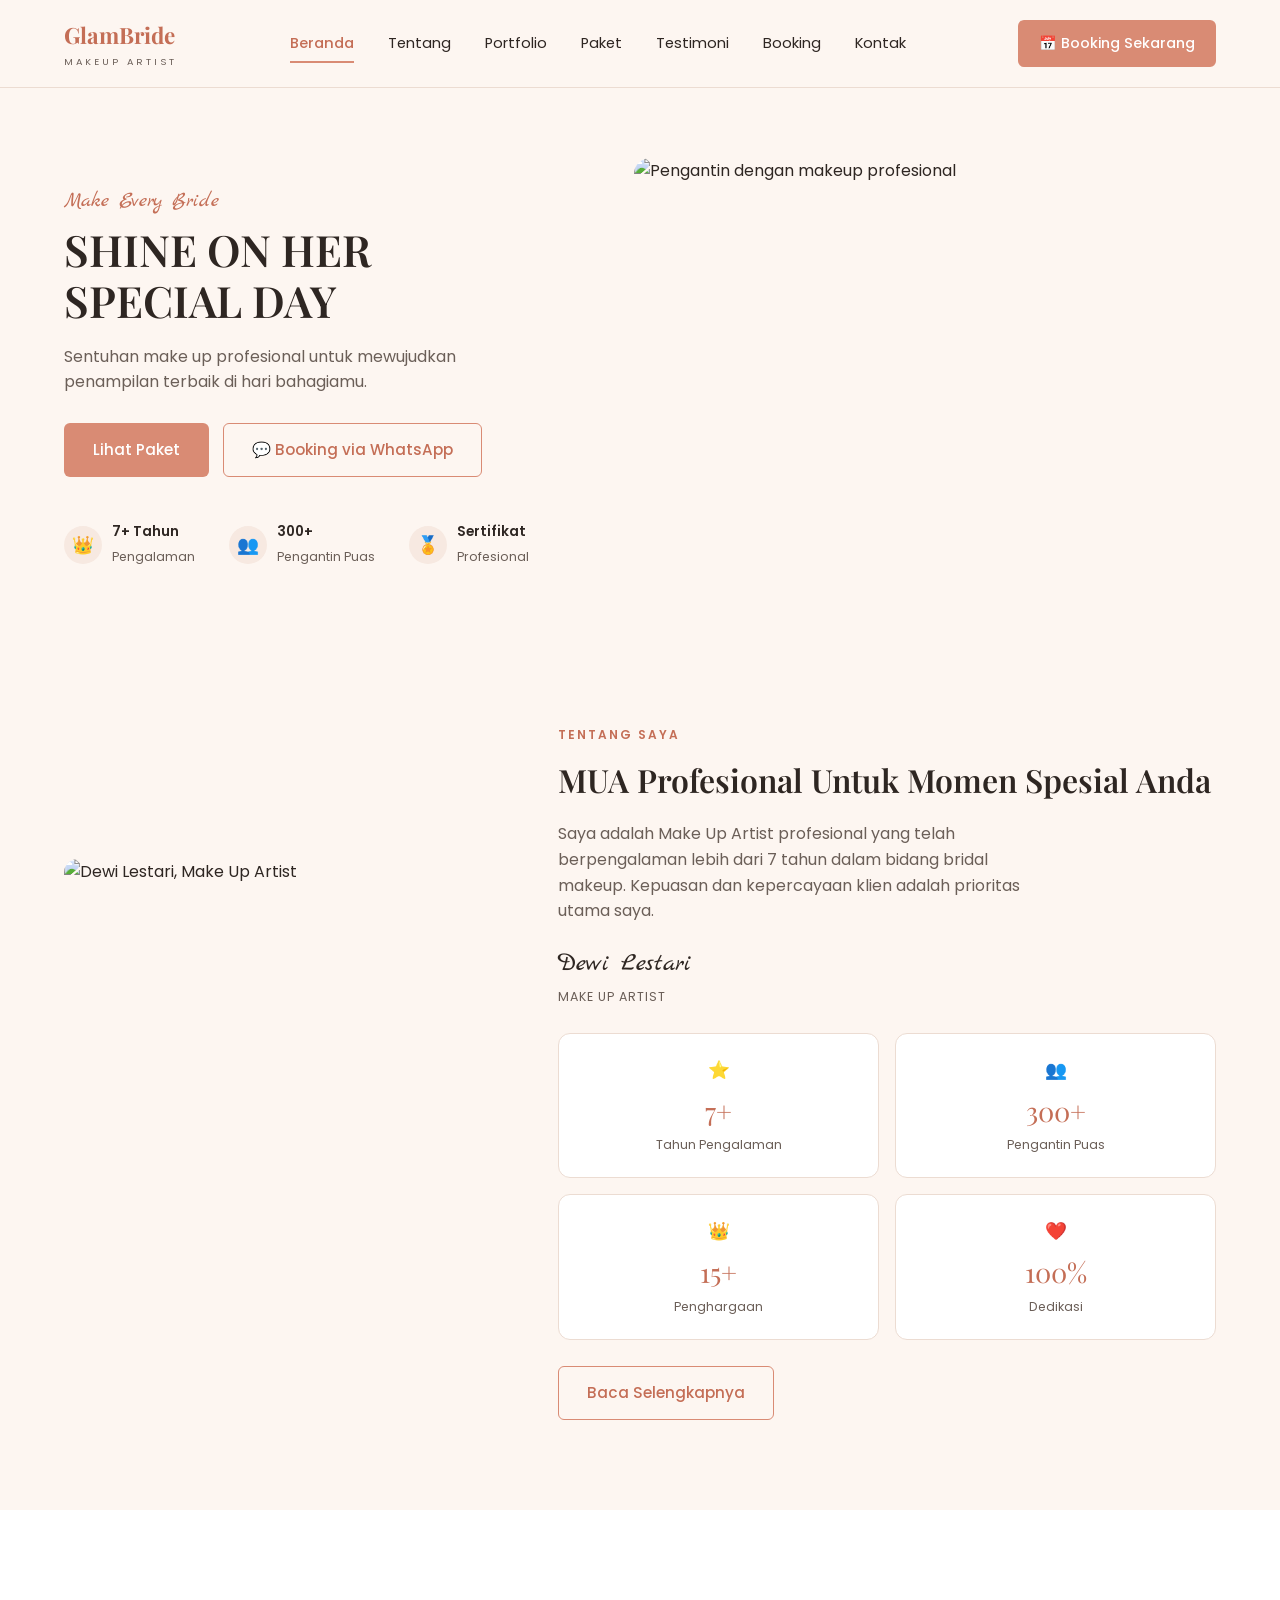
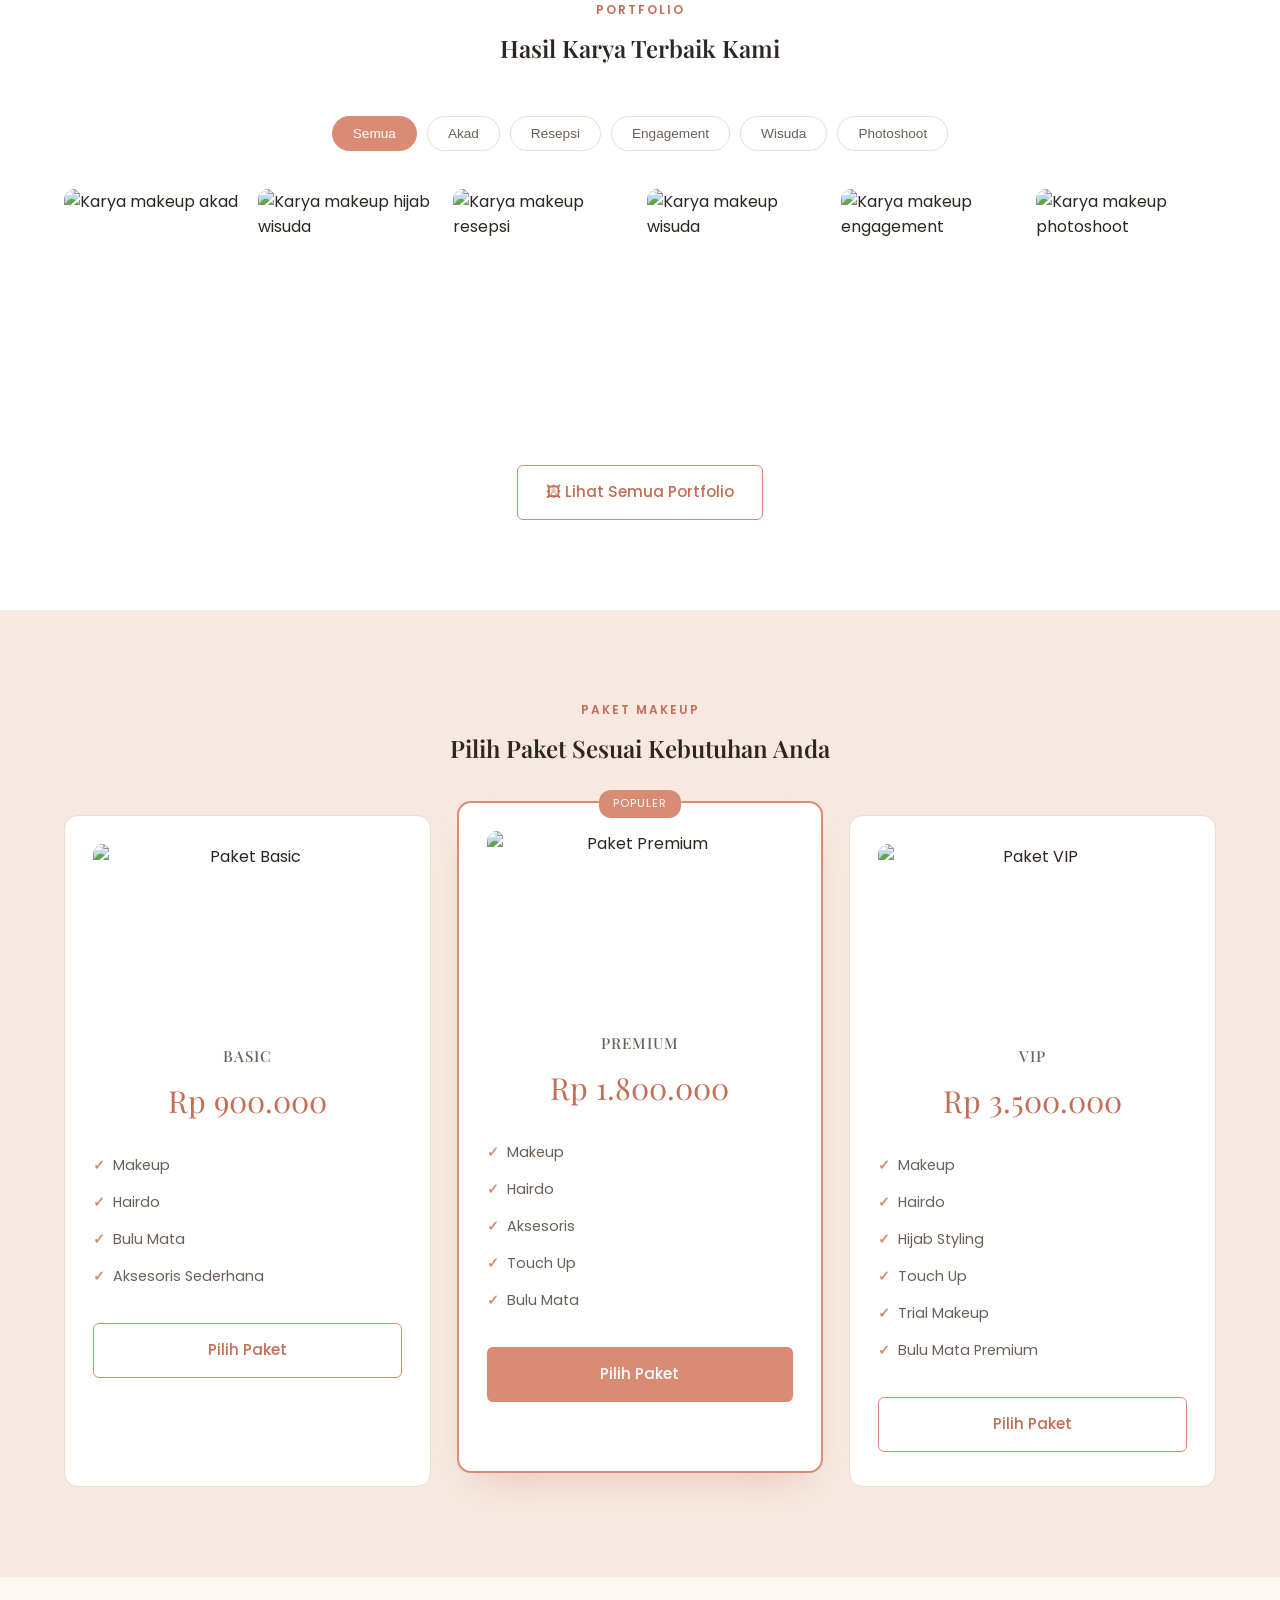
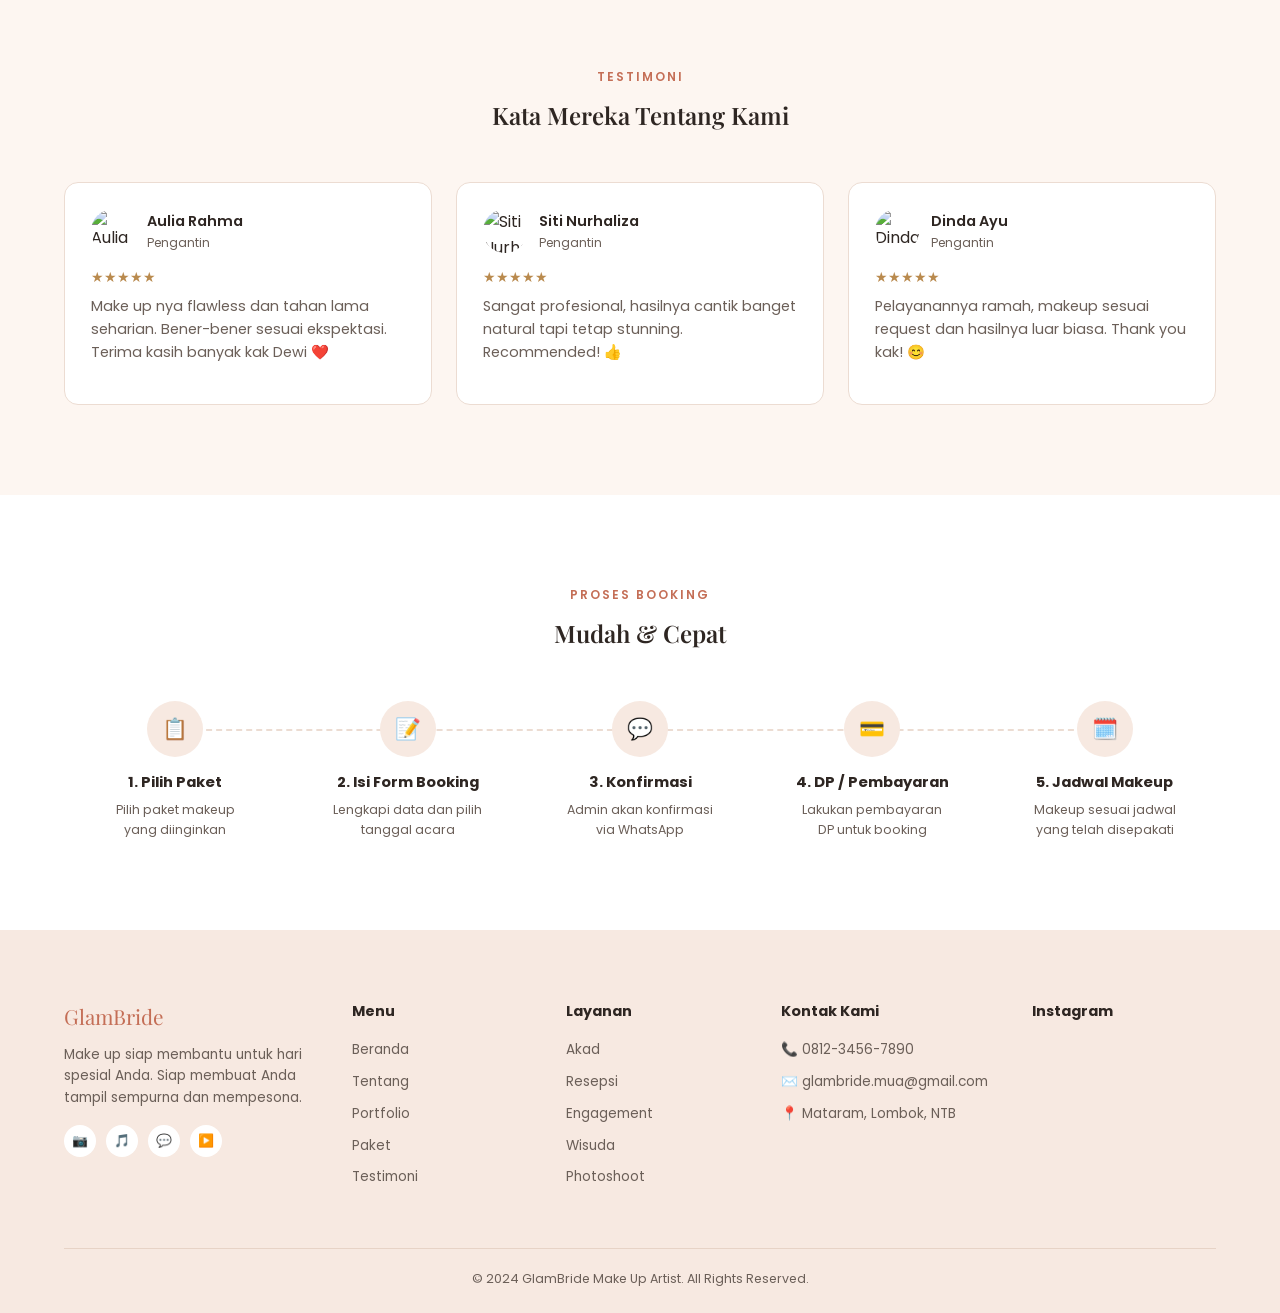
==== index.html @ 3bb021ef "menambahkan seluruh file website" ====
<!DOCTYPE html>
<html lang="id">
<head>
<meta charset="UTF-8">
<meta name="viewport" content="width=device-width, initial-scale=1.0">
<title>Beranda &middot; GlamBride Makeup Artist</title>
<link rel="preconnect" href="https://fonts.googleapis.com">
<link href="https://fonts.googleapis.com/css2?family=Playfair+Display:wght@500;600;700&family=Poppins:wght@300;400;500;600&family=Marck+Script&display=swap" rel="stylesheet">
<link rel="stylesheet" href="styles.css">
</head>
<body>
<div class="page-transition-overlay"></div>
<header>
  <div class="nav wrap">
    <a href="index.html" class="logo">GlamBride <span>MAKEUP ARTIST</span></a>
    <nav class="nav-links">
      <a href="index.html">Beranda</a>
      <a href="tentang.html">Tentang</a>
      <a href="portfolio.html">Portfolio</a>
      <a href="paket.html">Paket</a>
      <a href="testimoni.html">Testimoni</a>
      <a href="booking.html">Booking</a>
      <a href="kontak.html">Kontak</a>
    </nav>
    <a href="booking.html" class="btn btn-primary nav-cta">📅 Booking Sekarang</a>
    <button class="burger" id="burgerBtn" aria-label="Buka menu" aria-expanded="false">
      <span></span><span></span><span></span>
    </button>
  </div>
  <nav class="mobile-panel" id="mobilePanel">
    <a href="index.html">Beranda</a>
    <a href="tentang.html">Tentang</a>
    <a href="portfolio.html">Portfolio</a>
    <a href="paket.html">Paket</a>
    <a href="testimoni.html">Testimoni</a>
    <a href="booking.html">Booking</a>
    <a href="kontak.html">Kontak</a>
    <a href="booking.html" class="btn btn-primary">📅 Booking Sekarang</a>
  </nav>
</header>

<section class="hero">
  <div class="wrap">
    <div class="hero-copy">
      <div class="script">Make Every Bride</div>
      <h1>SHINE ON HER<br>SPECIAL DAY</h1>
      <p>Sentuhan make up profesional untuk mewujudkan penampilan terbaik di hari bahagiamu.</p>
      <div class="hero-btns">
        <a href="paket.html" class="btn btn-primary">Lihat Paket</a>
        <a href="https://wa.me/6281234567890?text=Halo%20kak%2C%20saya%20mau%20booking%20makeup" target="_blank" rel="noopener" class="btn btn-outline">💬 Booking via WhatsApp</a>
      </div>
      <div class="hero-stats">
        <div class="hero-stat">
          <div class="icon">👑</div>
          <div><strong>7+ Tahun</strong><span>Pengalaman</span></div>
        </div>
        <div class="hero-stat">
          <div class="icon">👥</div>
          <div><strong>300+</strong><span>Pengantin Puas</span></div>
        </div>
        <div class="hero-stat">
          <div class="icon">🏅</div>
          <div><strong>Sertifikat</strong><span>Profesional</span></div>
        </div>
      </div>
    </div>
    <div class="hero-img">
      <img src="https://picsum.photos/id/1027/900/700" alt="Pengantin dengan makeup profesional">
    </div>
  </div>
</section>

<section class="about" id="tentang-section">
  <div class="wrap">
    <div class="about-img">
      <img src="https://picsum.photos/id/1011/500/650" alt="Dewi Lestari, Make Up Artist">
    </div>
    <div class="about-text">
      <div class="eyebrow">Tentang Saya</div>
      <h2>MUA Profesional Untuk Momen Spesial Anda</h2>
      <p>Saya adalah Make Up Artist profesional yang telah berpengalaman lebih dari 7 tahun dalam bidang bridal makeup. Kepuasan dan kepercayaan klien adalah prioritas utama saya.</p>
      <div class="signature">Dewi Lestari</div>
      <div class="signature-role">Make Up Artist</div>
      <div class="stat-grid" style="margin-top:26px;">
        <div class="stat-card"><div class="glyph">⭐</div><div class="num">7+</div><div class="lbl">Tahun Pengalaman</div></div>
        <div class="stat-card"><div class="glyph">👥</div><div class="num">300+</div><div class="lbl">Pengantin Puas</div></div>
        <div class="stat-card"><div class="glyph">👑</div><div class="num">15+</div><div class="lbl">Penghargaan</div></div>
        <div class="stat-card"><div class="glyph">❤️</div><div class="num">100%</div><div class="lbl">Dedikasi</div></div>
      </div>
      <a href="tentang.html" class="btn btn-outline" style="margin-top:26px;">Baca Selengkapnya</a>
    </div>
  </div>
</section>

<section class="portfolio" id="portfolio-section">
  <div class="wrap">
    <div class="section-head">
      <div class="eyebrow">Portfolio</div>
      <h2>Hasil Karya Terbaik Kami</h2>
    </div>
    <div class="filters">
      <button class="filter active" data-cat="semua">Semua</button>
      <button class="filter" data-cat="akad">Akad</button>
      <button class="filter" data-cat="resepsi">Resepsi</button>
      <button class="filter" data-cat="engagement">Engagement</button>
      <button class="filter" data-cat="wisuda">Wisuda</button>
      <button class="filter" data-cat="photoshoot">Photoshoot</button>
    </div>
    <div class="gallery">
      <div class="gallery-item" data-cat="akad"><img src="https://picsum.photos/id/64/400/520" alt="Karya makeup akad"></div>
      <div class="gallery-item" data-cat="wisuda"><img src="https://picsum.photos/id/65/400/520" alt="Karya makeup hijab wisuda"></div>
      <div class="gallery-item" data-cat="resepsi"><img src="https://picsum.photos/id/338/400/520" alt="Karya makeup resepsi"></div>
      <div class="gallery-item" data-cat="wisuda"><img src="https://picsum.photos/id/342/400/520" alt="Karya makeup wisuda"></div>
      <div class="gallery-item" data-cat="engagement"><img src="https://picsum.photos/id/91/400/520" alt="Karya makeup engagement"></div>
      <div class="gallery-item" data-cat="photoshoot"><img src="https://picsum.photos/id/177/400/520" alt="Karya makeup photoshoot"></div>
    </div>
    <div class="portfolio-cta"><a href="portfolio.html" class="btn btn-outline">🖼 Lihat Semua Portfolio</a></div>
  </div>
</section>

<section class="pricing" id="paket-section">
  <div class="wrap">
    <div class="section-head">
      <div class="eyebrow">Paket Makeup</div>
      <h2>Pilih Paket Sesuai Kebutuhan Anda</h2>
    </div>
    <div class="pricing-grid">
      <div class="price-card">
        <img class="price-img" src="https://picsum.photos/id/1040/500/320" alt="Paket Basic">
        <h3>Basic</h3>
        <div class="price">Rp 900.000</div>
        <ul class="price-list">
          <li>Makeup</li><li>Hairdo</li><li>Bulu Mata</li><li>Aksesoris Sederhana</li>
        </ul>
        <a href="booking.html?paket=Basic" class="btn btn-outline">Pilih Paket</a>
      </div>
      <div class="price-card popular">
        <div class="badge">POPULER</div>
        <img class="price-img" src="https://picsum.photos/id/1027/500/320" alt="Paket Premium">
        <h3>Premium</h3>
        <div class="price">Rp 1.800.000</div>
        <ul class="price-list">
          <li>Makeup</li><li>Hairdo</li><li>Aksesoris</li><li>Touch Up</li><li>Bulu Mata</li>
        </ul>
        <a href="booking.html?paket=Premium" class="btn btn-primary">Pilih Paket</a>
      </div>
      <div class="price-card">
        <img class="price-img" src="https://picsum.photos/id/1080/500/320" alt="Paket VIP">
        <h3>VIP</h3>
        <div class="price">Rp 3.500.000</div>
        <ul class="price-list">
          <li>Makeup</li><li>Hairdo</li><li>Hijab Styling</li><li>Touch Up</li><li>Trial Makeup</li><li>Bulu Mata Premium</li>
        </ul>
        <a href="booking.html?paket=VIP" class="btn btn-outline">Pilih Paket</a>
      </div>
    </div>
  </div>
</section>

<section class="testimonials" id="testimoni-section">
  <div class="wrap">
    <div class="section-head">
      <div class="eyebrow">Testimoni</div>
      <h2>Kata Mereka Tentang Kami</h2>
    </div>
    <div class="test-grid">
      <div class="test-card">
        <div class="test-top">
          <img src="https://picsum.photos/id/1012/100/100" alt="Aulia Rahma">
          <div><div class="test-name">Aulia Rahma</div><div class="test-role">Pengantin</div></div>
        </div>
        <div class="stars">★★★★★</div>
        <p>Make up nya flawless dan tahan lama seharian. Bener-bener sesuai ekspektasi. Terima kasih banyak kak Dewi ❤️</p>
      </div>
      <div class="test-card">
        <div class="test-top">
          <img src="https://picsum.photos/id/1013/100/100" alt="Siti Nurhaliza">
          <div><div class="test-name">Siti Nurhaliza</div><div class="test-role">Pengantin</div></div>
        </div>
        <div class="stars">★★★★★</div>
        <p>Sangat profesional, hasilnya cantik banget natural tapi tetap stunning. Recommended! 👍</p>
      </div>
      <div class="test-card">
        <div class="test-top">
          <img src="https://picsum.photos/id/1014/100/100" alt="Dinda Ayu">
          <div><div class="test-name">Dinda Ayu</div><div class="test-role">Pengantin</div></div>
        </div>
        <div class="stars">★★★★★</div>
        <p>Pelayanannya ramah, makeup sesuai request dan hasilnya luar biasa. Thank you kak! 😊</p>
      </div>
    </div>
  </div>
</section>

<section class="process" id="booking-section">
  <div class="wrap">
    <div class="section-head">
      <div class="eyebrow">Proses Booking</div>
      <h2>Mudah &amp; Cepat</h2>
    </div>
    <div class="steps">
      <a href="paket.html" class="step">
        <div class="circle">📋</div>
        <h4>1. Pilih Paket</h4>
        <p>Pilih paket makeup yang diinginkan</p>
      </a>
      <a href="booking.html" class="step">
        <div class="circle">📝</div>
        <h4>2. Isi Form Booking</h4>
        <p>Lengkapi data dan pilih tanggal acara</p>
      </a>
      <a href="https://wa.me/6281234567890" target="_blank" rel="noopener" class="step">
        <div class="circle">💬</div>
        <h4>3. Konfirmasi</h4>
        <p>Admin akan konfirmasi via WhatsApp</p>
      </a>
      <a href="booking.html" class="step">
        <div class="circle">💳</div>
        <h4>4. DP / Pembayaran</h4>
        <p>Lakukan pembayaran DP untuk booking</p>
      </a>
      <a href="kontak.html" class="step">
        <div class="circle">🗓️</div>
        <h4>5. Jadwal Makeup</h4>
        <p>Makeup sesuai jadwal yang telah disepakati</p>
      </a>
    </div>
  </div>
</section>
<footer>
  <div class="wrap">
    <div class="footer-grid">
      <div>
        <div class="foot-logo">GlamBride</div>
        <p>Make up siap membantu untuk hari spesial Anda. Siap membuat Anda tampil sempurna dan mempesona.</p>
        <div class="socials">
          <a href="https://instagram.com/glambride.mua" target="_blank" rel="noopener">📷</a>
          <a href="https://tiktok.com/@glambride.mua" target="_blank" rel="noopener">🎵</a>
          <a href="https://wa.me/6281234567890" target="_blank" rel="noopener">💬</a>
          <a href="https://youtube.com" target="_blank" rel="noopener">▶️</a>
        </div>
      </div>
      <div>
        <h5>Menu</h5>
        <ul>
          <li><a href="index.html">Beranda</a></li>
          <li><a href="tentang.html">Tentang</a></li>
          <li><a href="portfolio.html">Portfolio</a></li>
          <li><a href="paket.html">Paket</a></li>
          <li><a href="testimoni.html">Testimoni</a></li>
        </ul>
      </div>
      <div>
        <h5>Layanan</h5>
        <ul>
          <li><a href="portfolio.html">Akad</a></li>
          <li><a href="portfolio.html">Resepsi</a></li>
          <li><a href="portfolio.html">Engagement</a></li>
          <li><a href="portfolio.html">Wisuda</a></li>
          <li><a href="portfolio.html">Photoshoot</a></li>
        </ul>
      </div>
      <div>
        <h5>Kontak Kami</h5>
        <ul>
          <li>📞 0812-3456-7890</li>
          <li>✉️ glambride.mua@gmail.com</li>
          <li>📍 Mataram, Lombok, NTB</li>
        </ul>
      </div>
      <div>
        <h5>Instagram</h5>
        <div class="insta-grid">
          <a href="https://instagram.com/glambride.mua" target="_blank" rel="noopener"><img src="https://picsum.photos/id/1025/120/120" alt=""></a>
          <a href="https://instagram.com/glambride.mua" target="_blank" rel="noopener"><img src="https://picsum.photos/id/1026/120/120" alt=""></a>
          <a href="https://instagram.com/glambride.mua" target="_blank" rel="noopener"><img src="https://picsum.photos/id/1028/120/120" alt=""></a>
          <a href="https://instagram.com/glambride.mua" target="_blank" rel="noopener"><img src="https://picsum.photos/id/1029/120/120" alt=""></a>
          <a href="https://instagram.com/glambride.mua" target="_blank" rel="noopener"><img src="https://picsum.photos/id/1031/120/120" alt=""></a>
          <a href="https://instagram.com/glambride.mua" target="_blank" rel="noopener"><img src="https://picsum.photos/id/1035/120/120" alt=""></a>
        </div>
      </div>
    </div>
    <div class="foot-bottom">&copy; 2024 GlamBride Make Up Artist. All Rights Reserved.</div>
  </div>
</footer>
<script src="script.js"></script>
</body>
</html>
---- styles.css ----
:root{
  --cream:#fdf6f1;
  --cream-deep:#f7e9e1;
  --ink:#2e2622;
  --ink-soft:#6b5f58;
  --rose:#d98b74;
  --rose-deep:#c46e56;
  --gold:#b98a4e;
  --line:#ecdcd2;
  --white:#ffffff;
}
*{margin:0;padding:0;box-sizing:border-box;}
body{
  font-family:'Poppins',sans-serif;
  color:var(--ink);
  background:var(--cream);
  line-height:1.6;
}
h1,h2,h3{font-family:'Playfair Display',serif;font-weight:600;}
.script{font-family:'Marck Script',cursive;color:var(--rose-deep);font-size:1.3rem;}
img{max-width:100%;height:auto;display:block;}
a{text-decoration:none;color:inherit;}
.wrap{max-width:1200px;margin:0 auto;padding:0 24px;}
.btn{
  display:inline-flex;align-items:center;gap:8px;
  padding:14px 28px;border-radius:6px;font-size:.95rem;font-weight:500;
  cursor:pointer;border:1px solid transparent;transition:.25s ease;
}
.btn-primary{background:var(--rose);color:#fff;}
.btn-primary:hover{background:var(--rose-deep);}
.btn-outline{border-color:var(--rose);color:var(--rose-deep);background:transparent;}
.btn-outline:hover{background:var(--rose);color:#fff;}
.eyebrow{
  text-transform:uppercase;letter-spacing:2px;font-size:.75rem;
  color:var(--rose-deep);font-weight:600;margin-bottom:10px;
}
.section-head{text-align:center;margin-bottom:48px;}

/* PAGE TRANSITION OVERLAY */
.page-transition-overlay{
  position:fixed;inset:0;background:var(--cream);z-index:9999;
  opacity:1;transition:opacity .45s ease;pointer-events:none;
}
.page-transition-overlay.hide{opacity:0;}

/* SUB-PAGE HEADER BANNER */
.page-header{padding:64px 0 44px;text-align:center;background:var(--cream-deep);}
.page-header h1{font-size:2.1rem;margin-bottom:10px;}
.page-header p{color:var(--ink-soft);max-width:520px;margin:0 auto;}

/* HEADER / NAV */
header{
  position:sticky;top:0;z-index:50;background:rgba(253,246,241,.92);
  backdrop-filter:blur(6px);border-bottom:1px solid var(--line);
}
.nav{display:flex;align-items:center;justify-content:space-between;padding:18px 24px;}
.logo{font-family:'Playfair Display',serif;font-size:1.4rem;font-weight:700;color:var(--rose-deep);}
.logo span{display:block;font-family:'Poppins';font-size:.6rem;letter-spacing:3px;color:var(--ink-soft);font-weight:400;}
.nav-links{display:flex;gap:34px;font-size:.92rem;}
.nav-links a{position:relative;padding:4px 0;}
.nav-links a.active{color:var(--rose-deep);font-weight:500;}
.nav-links a.active::after{content:"";position:absolute;bottom:-4px;left:0;width:100%;height:2px;background:var(--rose);}
.nav-cta{display:flex;align-items:center;gap:6px;font-size:.88rem;padding:11px 20px;}
.burger{
  display:none;flex-direction:column;gap:5px;background:none;border:none;
  cursor:pointer;padding:6px;
}
.burger span{width:24px;height:2px;background:var(--ink);display:block;transition:.25s;}
.burger.open span:nth-child(1){transform:translateY(7px) rotate(45deg);}
.burger.open span:nth-child(2){opacity:0;}
.burger.open span:nth-child(3){transform:translateY(-7px) rotate(-45deg);}
.mobile-panel{
  display:none;flex-direction:column;gap:0;background:var(--white);
  border-top:1px solid var(--line);
}
.mobile-panel.open{display:flex;}
.mobile-panel a{padding:14px 24px;border-bottom:1px solid var(--line);font-size:.95rem;}
.mobile-panel a.active{color:var(--rose-deep);font-weight:500;}
.mobile-panel .btn{margin:16px 24px;justify-content:center;}

/* HERO */
.hero{position:relative;overflow:hidden;padding:70px 0 40px;}
.hero .wrap{display:grid;grid-template-columns:1fr 1.1fr;gap:40px;align-items:center;}
.hero h1{font-size:2.7rem;line-height:1.18;margin:6px 0 18px;}
.hero p{color:var(--ink-soft);max-width:420px;margin-bottom:28px;}
.hero-btns{display:flex;gap:14px;margin-bottom:44px;flex-wrap:wrap;}
.hero-stats{display:flex;gap:34px;flex-wrap:wrap;}
.hero-stat{display:flex;align-items:center;gap:10px;}
.hero-stat .icon{
  width:38px;height:38px;border-radius:50%;background:var(--cream-deep);
  display:flex;align-items:center;justify-content:center;font-size:1.1rem;color:var(--rose-deep);flex-shrink:0;
}
.hero-stat strong{display:block;font-size:.85rem;font-weight:600;}
.hero-stat span{font-size:.78rem;color:var(--ink-soft);}
.hero-img{position:relative;border-radius:16px;overflow:hidden;aspect-ratio:4/3;}
.hero-img img{width:100%;height:100%;object-fit:cover;}

/* ABOUT */
.about{padding:90px 0;}
.about .wrap{display:grid;grid-template-columns:.8fr 1.2fr;gap:56px;align-items:center;}
.about-img{border-radius:14px;overflow:hidden;aspect-ratio:3/4;max-width:320px;}
.about-img img{width:100%;height:100%;object-fit:cover;}
.about-text p{color:var(--ink-soft);margin:16px 0 20px;max-width:480px;}
.about-text h2{font-size:2rem;margin-bottom:4px;}
.signature{font-family:'Marck Script',cursive;font-size:1.6rem;color:var(--ink);margin-top:6px;}
.signature-role{font-size:.78rem;color:var(--ink-soft);letter-spacing:1px;text-transform:uppercase;margin-top:2px;}
.stat-grid{display:grid;grid-template-columns:1fr 1fr;gap:16px;margin-top:8px;}
.stat-card{
  background:var(--white);border:1px solid var(--line);border-radius:12px;
  padding:22px 18px;text-align:center;
}
.stat-card .num{font-family:'Playfair Display',serif;font-size:1.7rem;color:var(--rose-deep);}
.stat-card .lbl{font-size:.78rem;color:var(--ink-soft);margin-top:2px;}
.stat-card .glyph{font-size:1.1rem;color:var(--gold);margin-bottom:6px;}

/* PORTFOLIO */
.portfolio{padding:90px 0;background:var(--white);}
.filters{display:flex;justify-content:center;gap:10px;margin-bottom:38px;flex-wrap:wrap;}
.filter{
  padding:9px 20px;border-radius:20px;font-size:.85rem;border:1px solid var(--line);
  color:var(--ink-soft);cursor:pointer;background:transparent;
}
.filter.active{background:var(--rose);color:#fff;border-color:var(--rose);}
.gallery{display:grid;grid-template-columns:repeat(6,1fr);gap:14px;}
.gallery-item{border-radius:10px;overflow:hidden;aspect-ratio:3/4;}
.gallery-item.is-hidden{display:none;}
.gallery-item img{width:100%;height:100%;object-fit:cover;transition:.4s;}
.gallery-item:hover img{transform:scale(1.06);}
.portfolio-cta{text-align:center;margin-top:36px;}

/* PRICING */
.pricing{padding:90px 0;background:var(--cream-deep);position:relative;}
.pricing-grid{display:grid;grid-template-columns:repeat(3,1fr);gap:26px;}
.price-card{
  background:var(--white);border-radius:14px;padding:28px 28px 34px;text-align:center;
  border:1px solid var(--line);position:relative;
}
.price-card.popular{border:2px solid var(--rose);transform:translateY(-14px);box-shadow:0 20px 40px -20px rgba(196,110,86,.35);}
.badge{
  position:absolute;top:-13px;left:50%;transform:translateX(-50%);
  background:var(--rose);color:#fff;font-size:.7rem;padding:5px 14px;border-radius:12px;letter-spacing:1px;z-index:2;
}
.price-img{width:100%;height:180px;object-fit:cover;border-radius:10px;margin-bottom:20px;}
.price-card h3{font-size:.95rem;text-transform:uppercase;letter-spacing:1px;color:var(--ink-soft);font-weight:500;margin-bottom:8px;}
.price{font-family:'Playfair Display',serif;font-size:1.9rem;color:var(--rose-deep);margin-bottom:22px;}
.price-list{list-style:none;text-align:left;margin-bottom:28px;}
.price-list li{padding:7px 0;font-size:.9rem;color:var(--ink-soft);display:flex;gap:8px;align-items:center;}
.price-list li::before{content:"\2713";color:var(--rose);font-weight:700;}
.price-card .btn{width:100%;justify-content:center;}

/* TESTIMONIALS */
.testimonials{padding:90px 0;}
.test-grid{display:grid;grid-template-columns:repeat(3,1fr);gap:24px;}
.test-card{background:var(--white);border:1px solid var(--line);border-radius:14px;padding:26px;}
.test-top{display:flex;gap:12px;align-items:center;margin-bottom:14px;}
.test-top img{width:44px;height:44px;border-radius:50%;object-fit:cover;}
.test-card p{color:var(--ink-soft);font-size:.9rem;margin-bottom:14px;}
.stars{color:var(--gold);font-size:.85rem;margin-bottom:6px;}
.test-name{font-weight:600;font-size:.9rem;}
.test-role{font-size:.76rem;color:var(--ink-soft);}

/* PROCESS */
.process{padding:90px 0;background:var(--white);}
.steps{display:flex;justify-content:space-between;position:relative;gap:10px;}
.steps::before{
  content:"";position:absolute;top:28px;left:8%;right:8%;height:1px;
  border-top:2px dashed var(--line);z-index:0;
}
.step{text-align:center;flex:1;position:relative;z-index:1;display:block;}
.step .circle{
  width:56px;height:56px;border-radius:50%;background:var(--cream-deep);
  display:flex;align-items:center;justify-content:center;margin:0 auto 14px;
  color:var(--rose-deep);font-size:1.3rem;transition:.25s;
}
.step:hover .circle{background:var(--rose);color:#fff;}
.step h4{font-size:.92rem;margin-bottom:6px;}
.step p{font-size:.78rem;color:var(--ink-soft);max-width:150px;margin:0 auto;}

/* BOOKING FORM */
.booking-form{display:flex;flex-direction:column;gap:18px;}
.booking-form label{font-size:.85rem;color:var(--ink-soft);display:flex;flex-direction:column;gap:6px;font-weight:500;}
.booking-form input,.booking-form select,.booking-form textarea{
  font-family:'Poppins',sans-serif;padding:12px 14px;border:1px solid var(--line);
  border-radius:8px;font-size:.92rem;color:var(--ink);background:var(--white);
}
.booking-form input:focus,.booking-form select:focus,.booking-form textarea:focus{
  outline:none;border-color:var(--rose);
}

/* FOOTER */
footer{background:var(--cream-deep);padding:70px 0 24px;}
.footer-grid{display:grid;grid-template-columns:1.4fr 1fr 1fr 1.2fr 1fr;gap:30px;margin-bottom:50px;}
.footer-grid h5{font-size:.9rem;margin-bottom:16px;}
.footer-grid p{font-size:.85rem;color:var(--ink-soft);}
.footer-grid ul{list-style:none;}
.footer-grid ul li{margin-bottom:10px;font-size:.85rem;color:var(--ink-soft);}
.footer-grid ul li a:hover{color:var(--rose-deep);}
.foot-logo{font-family:'Playfair Display',serif;color:var(--rose-deep);font-size:1.3rem;margin-bottom:10px;}
.insta-grid{display:grid;grid-template-columns:repeat(3,1fr);gap:6px;}
.insta-grid img{border-radius:6px;aspect-ratio:1/1;object-fit:cover;}
.socials{display:flex;gap:10px;margin-top:16px;}
.socials a{
  width:32px;height:32px;border-radius:50%;background:var(--white);
  display:flex;align-items:center;justify-content:center;font-size:.8rem;
}
.foot-bottom{
  border-top:1px solid #e7d3c6;padding-top:20px;text-align:center;
  font-size:.78rem;color:var(--ink-soft);
}

@media(max-width:900px){
  .hero .wrap,.about .wrap{grid-template-columns:1fr;}
  .hero-img{order:-1;}
  .gallery{grid-template-columns:repeat(3,1fr);}
  .pricing-grid,.test-grid{grid-template-columns:1fr;}
  .price-card.popular{transform:none;}
  .footer-grid{grid-template-columns:1fr 1fr;}
  .nav-links{display:none;}
  .nav-cta{display:none;}
  .burger{display:flex;}
  .steps{flex-wrap:wrap;}
  .steps::before{display:none;}
  .step{flex:1 1 40%;}
}

@media(max-width:520px){
  .wrap{padding:0 18px;}
  .logo{font-size:1.15rem;}
  .hero{padding:36px 0 30px;}
  .hero h1{font-size:1.9rem;}
  .hero p{font-size:.9rem;}
  .hero-btns{flex-direction:column;align-items:stretch;}
  .hero-btns .btn{justify-content:center;}
  .hero-stats{gap:20px;justify-content:space-between;}
  .hero-stat span,.hero-stat strong{font-size:.75rem;}
  .about,.portfolio,.pricing,.testimonials,.process{padding:56px 0;}
  .about-img{max-width:220px;margin:0 auto;}
  .about-text h2{font-size:1.5rem;}
  .stat-grid{gap:10px;}
  .section-head h2{font-size:1.5rem;}
  .page-header{padding:44px 0 30px;}
  .page-header h1{font-size:1.6rem;}
  .gallery{grid-template-columns:repeat(2,1fr);gap:10px;}
  .filters{gap:8px;}
  .filter{padding:7px 14px;font-size:.78rem;}
  .price-card.popular{transform:none;}
  .price-img{height:140px;}
  .step{flex:1 1 100%;display:flex;align-items:center;gap:14px;text-align:left;}
  .step .circle{margin:0;flex-shrink:0;}
  .step p{max-width:none;}
  .footer-grid{grid-template-columns:1fr;gap:34px;}
}
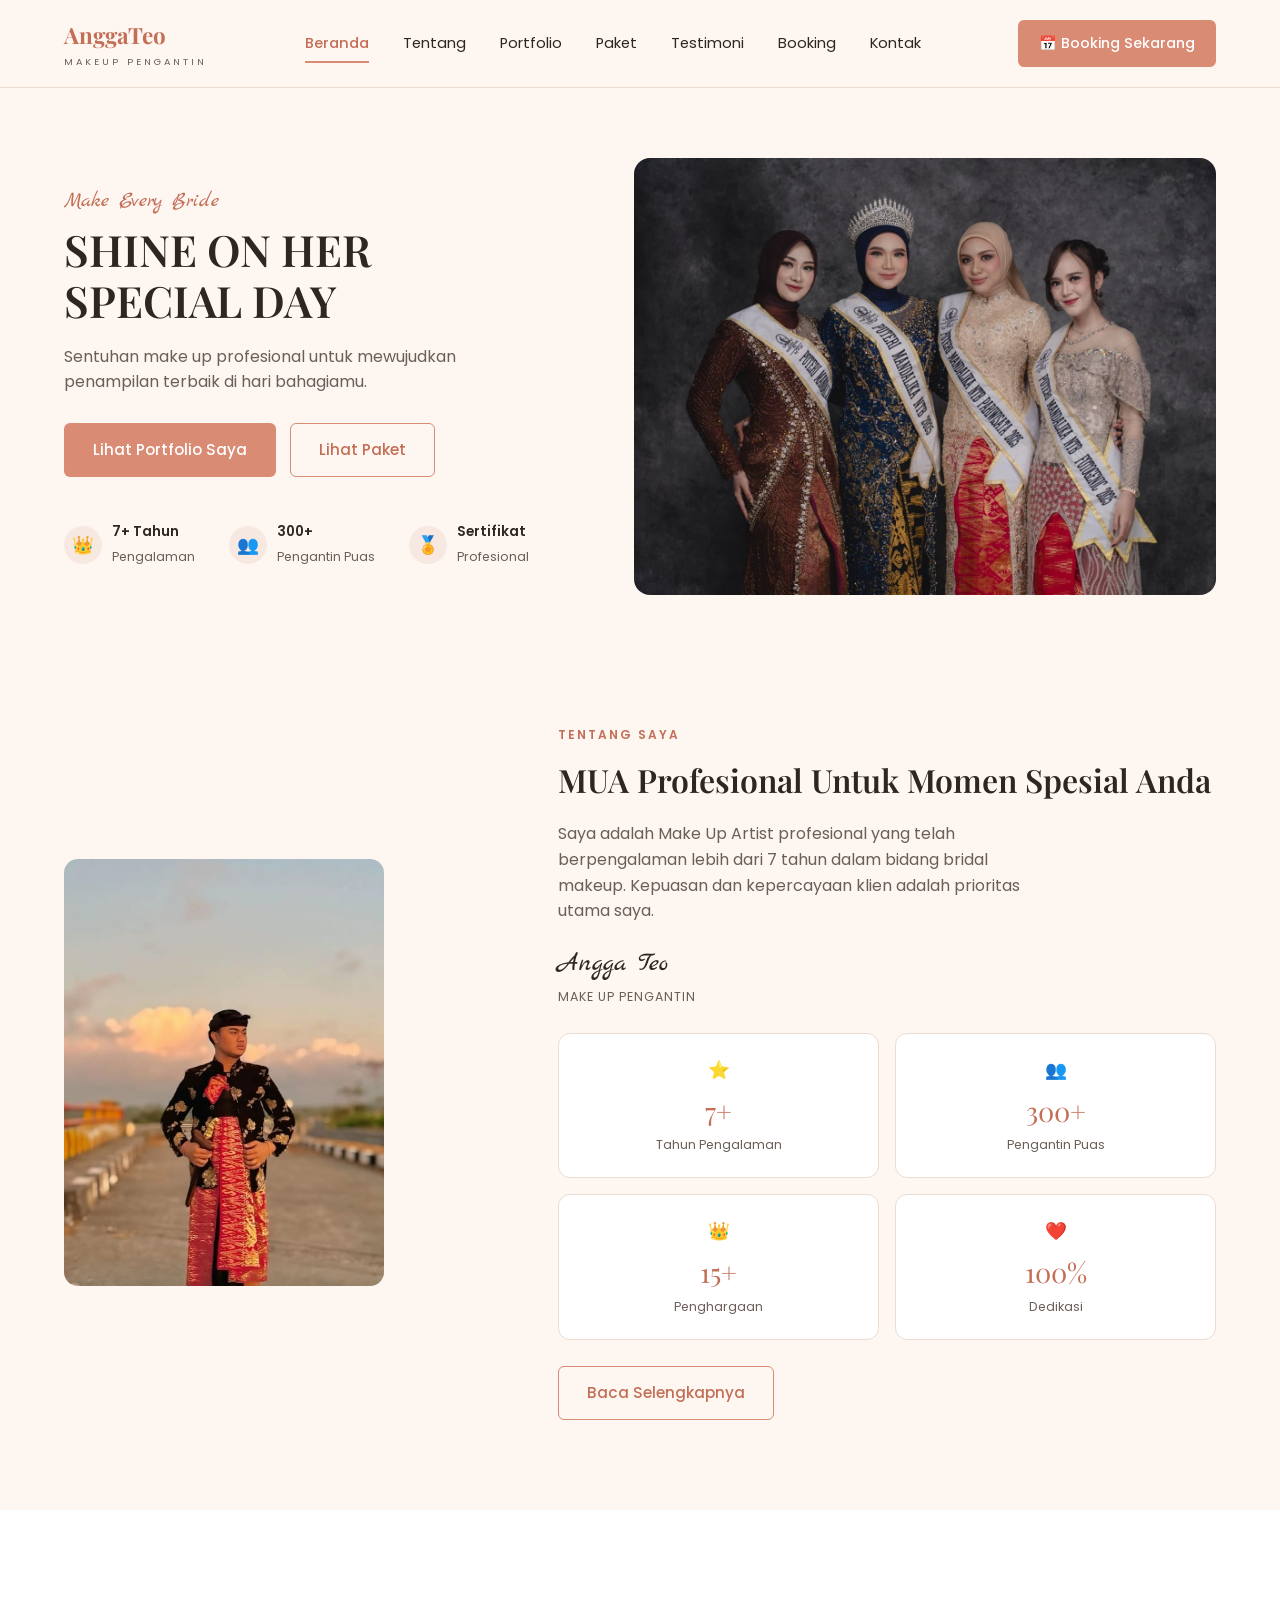
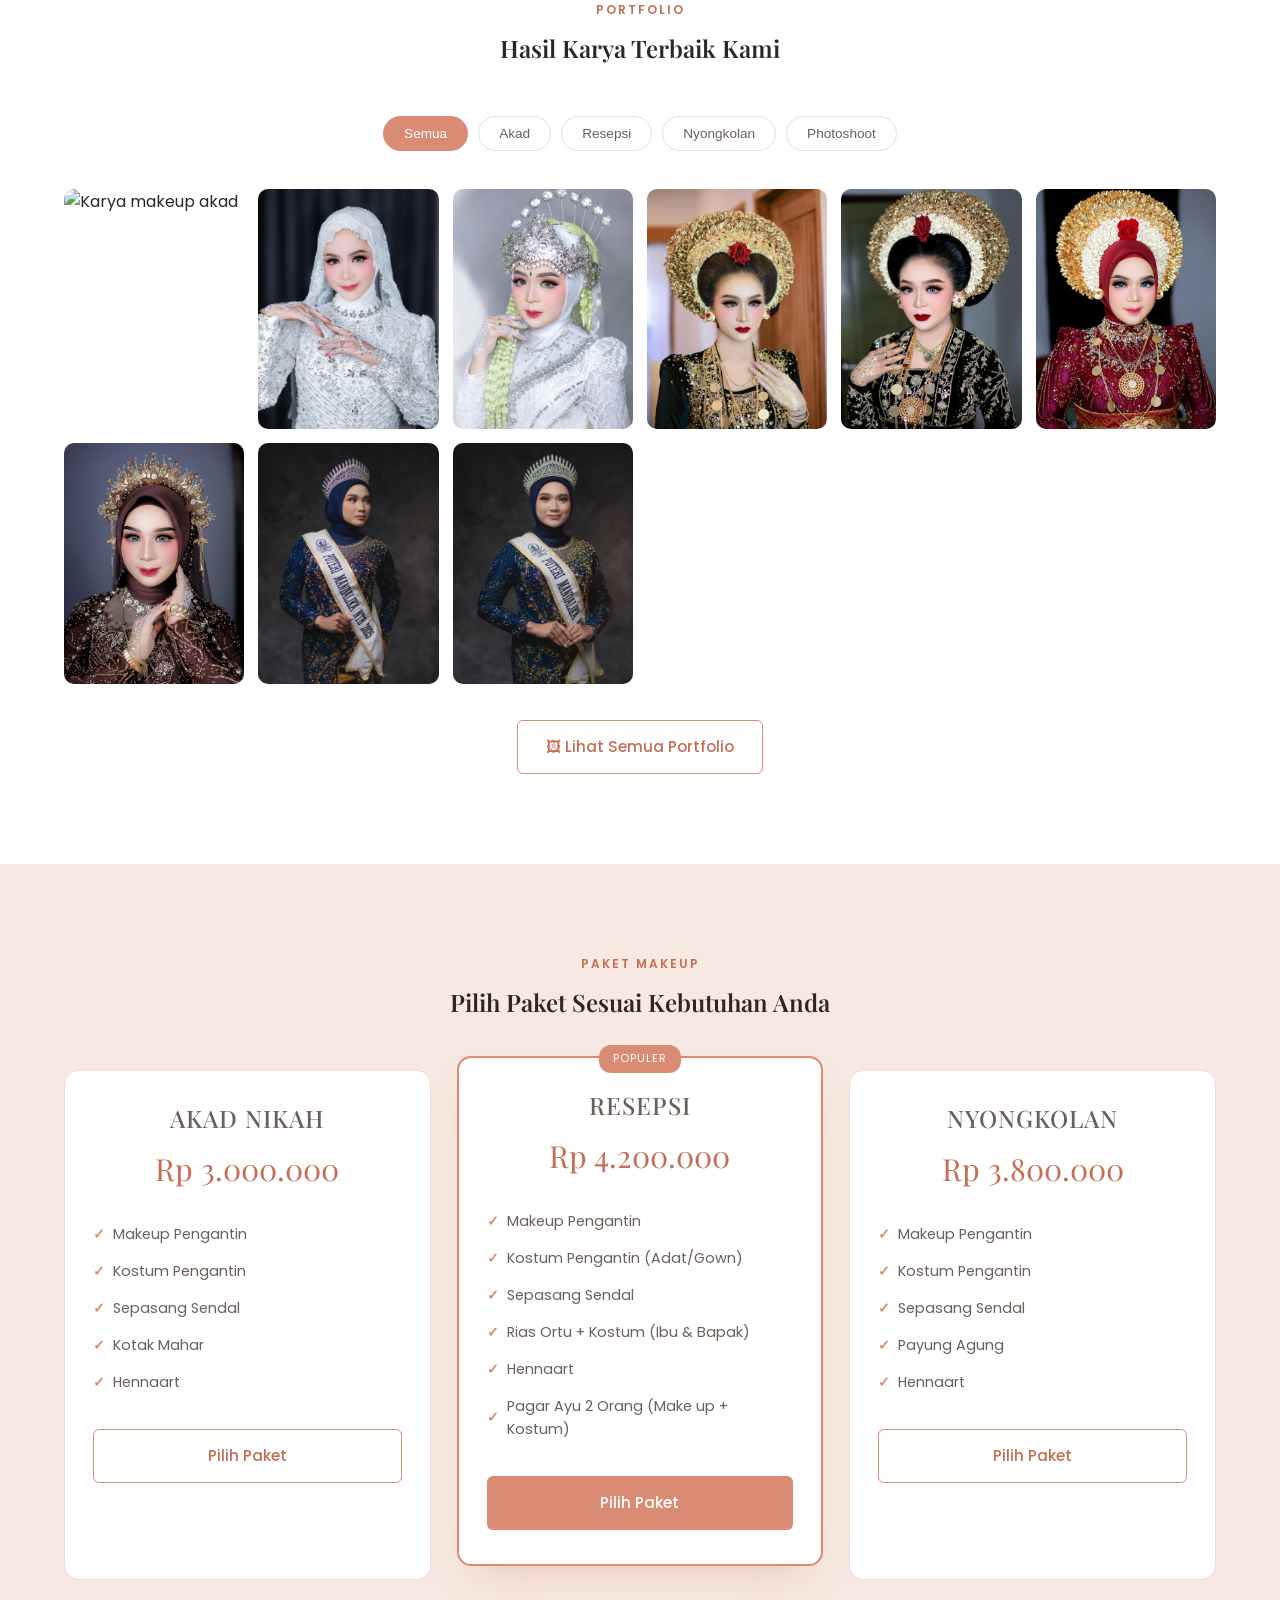
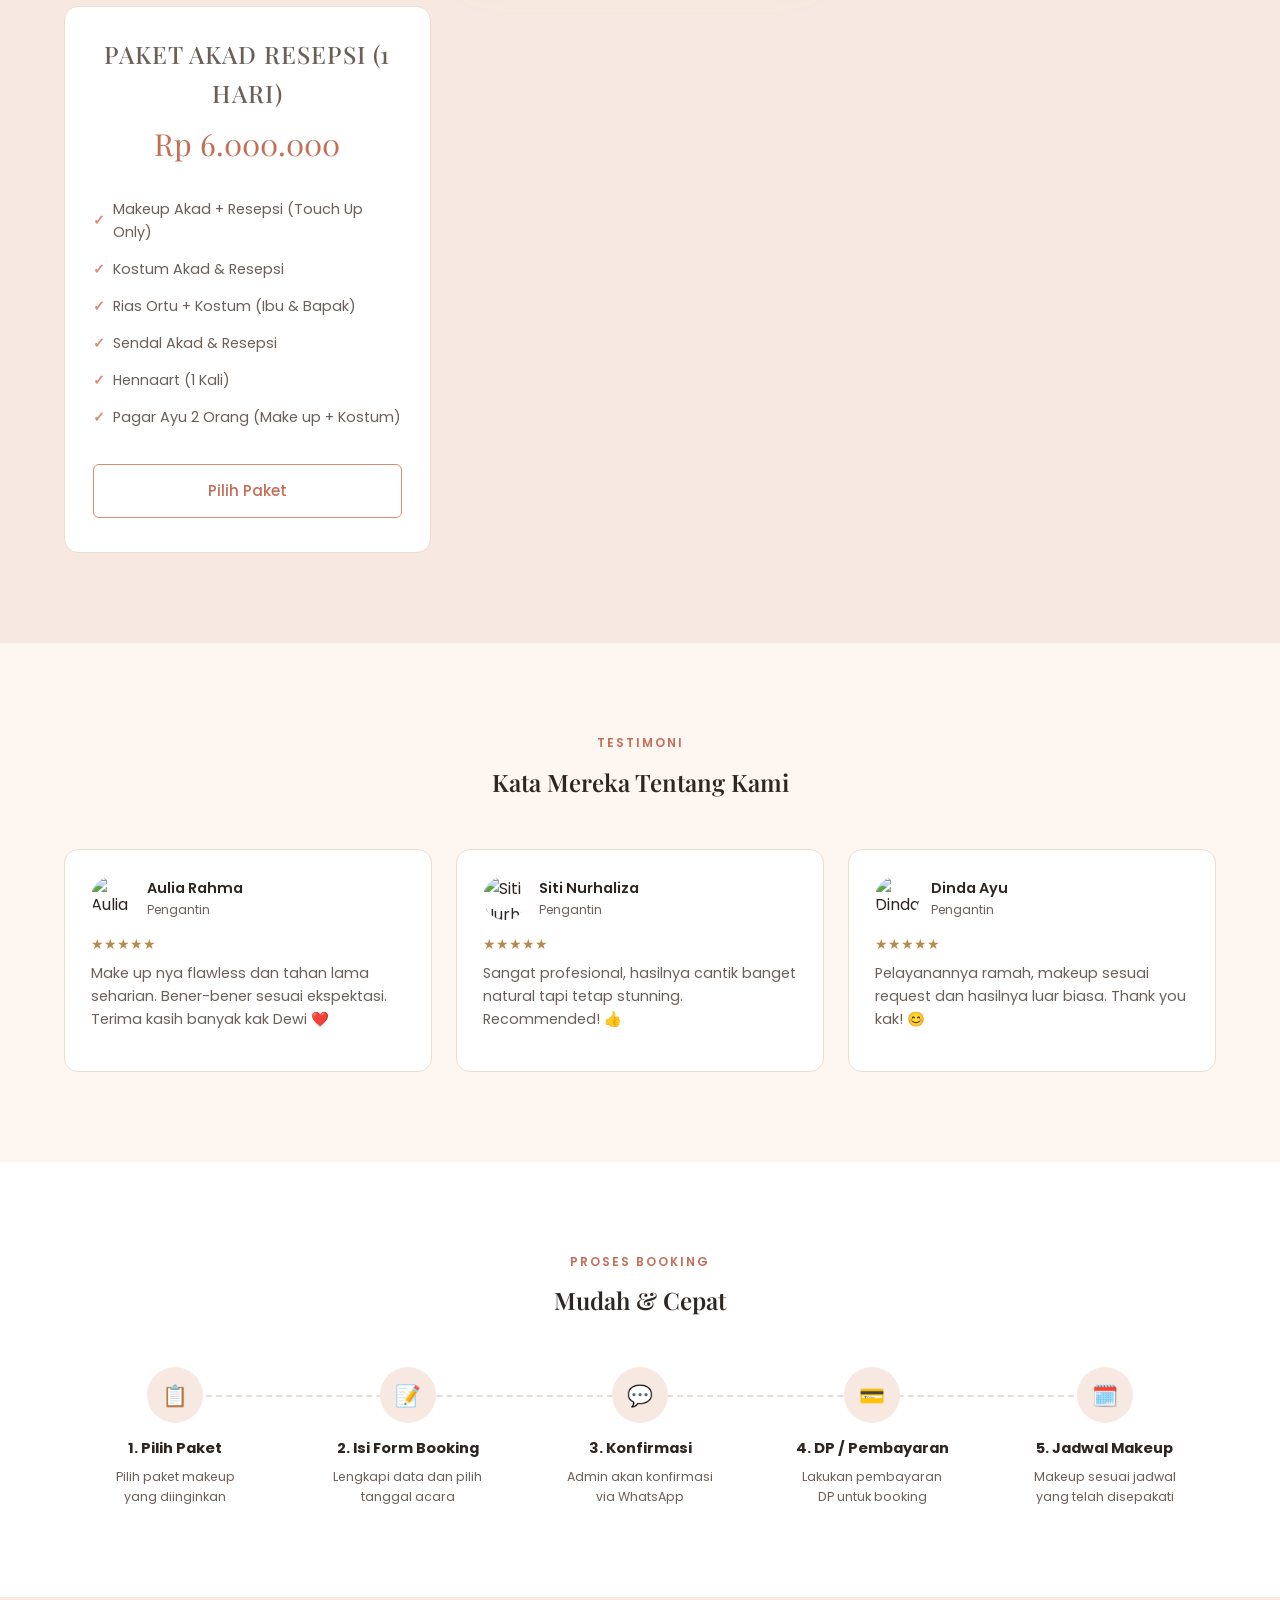
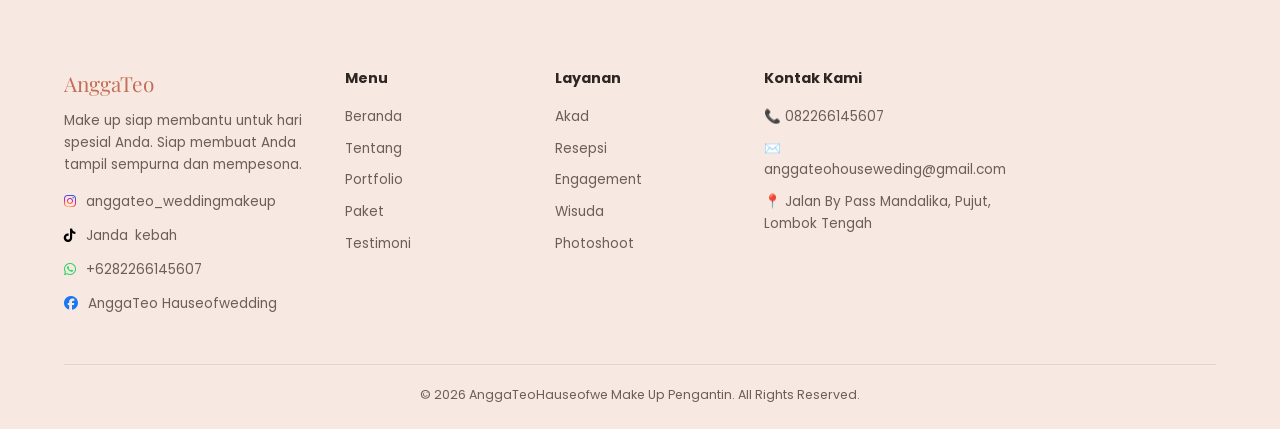
==== commit b5409df5: "update gambar" ====
--- a/index.html
+++ b/index.html
@@ -3,8 +3,9 @@
 <head>
 <meta charset="UTF-8">
 <meta name="viewport" content="width=device-width, initial-scale=1.0">
-<title>Beranda &middot; GlamBride Makeup Artist</title>
+<title>Beranda &middot; AnggaTeo Makeup Pengantin</title>
 <link rel="preconnect" href="https://fonts.googleapis.com">
+<link rel="stylesheet" href="https://cdnjs.cloudflare.com/ajax/libs/font-awesome/6.7.2/css/all.min.css">
 <link href="https://fonts.googleapis.com/css2?family=Playfair+Display:wght@500;600;700&family=Poppins:wght@300;400;500;600&family=Marck+Script&display=swap" rel="stylesheet">
 <link rel="stylesheet" href="styles.css">
 </head>
@@ -12,7 +13,7 @@
 <div class="page-transition-overlay"></div>
 <header>
   <div class="nav wrap">
-    <a href="index.html" class="logo">GlamBride <span>MAKEUP ARTIST</span></a>
+    <a href="index.html" class="logo">AnggaTeo <span>MAKEUP PENGANTIN</span></a>
     <nav class="nav-links">
       <a href="index.html">Beranda</a>
       <a href="tentang.html">Tentang</a>
@@ -46,8 +47,8 @@
       <h1>SHINE ON HER<br>SPECIAL DAY</h1>
       <p>Sentuhan make up profesional untuk mewujudkan penampilan terbaik di hari bahagiamu.</p>
       <div class="hero-btns">
-        <a href="paket.html" class="btn btn-primary">Lihat Paket</a>
-        <a href="https://wa.me/6281234567890?text=Halo%20kak%2C%20saya%20mau%20booking%20makeup" target="_blank" rel="noopener" class="btn btn-outline">💬 Booking via WhatsApp</a>
+        <a href="portfolio.html" class="btn btn-primary">Lihat Portfolio Saya</a>
+        <a href="paket.html" target="_blank" rel="noopener" class="btn btn-outline">Lihat Paket </a>
       </div>
       <div class="hero-stats">
         <div class="hero-stat">
@@ -65,7 +66,7 @@
       </div>
     </div>
     <div class="hero-img">
-      <img src="https://picsum.photos/id/1027/900/700" alt="Pengantin dengan makeup profesional">
+      <img src="img/pputama.png" alt="Pengantin dengan makeup profesional">
     </div>
   </div>
 </section>
@@ -73,14 +74,14 @@
 <section class="about" id="tentang-section">
   <div class="wrap">
     <div class="about-img">
-      <img src="https://picsum.photos/id/1011/500/650" alt="Dewi Lestari, Make Up Artist">
+      <img src="img/tentangsaya.png" alt="Dewi Lestari, Make Up Artist">
     </div>
     <div class="about-text">
       <div class="eyebrow">Tentang Saya</div>
       <h2>MUA Profesional Untuk Momen Spesial Anda</h2>
       <p>Saya adalah Make Up Artist profesional yang telah berpengalaman lebih dari 7 tahun dalam bidang bridal makeup. Kepuasan dan kepercayaan klien adalah prioritas utama saya.</p>
-      <div class="signature">Dewi Lestari</div>
-      <div class="signature-role">Make Up Artist</div>
+      <div class="signature">Angga Teo</div>
+      <div class="signature-role">Make Up Pengantin</div>
       <div class="stat-grid" style="margin-top:26px;">
         <div class="stat-card"><div class="glyph">⭐</div><div class="num">7+</div><div class="lbl">Tahun Pengalaman</div></div>
         <div class="stat-card"><div class="glyph">👥</div><div class="num">300+</div><div class="lbl">Pengantin Puas</div></div>
@@ -102,17 +103,19 @@
       <button class="filter active" data-cat="semua">Semua</button>
       <button class="filter" data-cat="akad">Akad</button>
       <button class="filter" data-cat="resepsi">Resepsi</button>
-      <button class="filter" data-cat="engagement">Engagement</button>
-      <button class="filter" data-cat="wisuda">Wisuda</button>
+      <button class="filter" data-cat="Nyongkolan">Nyongkolan</button>
       <button class="filter" data-cat="photoshoot">Photoshoot</button>
     </div>
     <div class="gallery">
-      <div class="gallery-item" data-cat="akad"><img src="https://picsum.photos/id/64/400/520" alt="Karya makeup akad"></div>
-      <div class="gallery-item" data-cat="wisuda"><img src="https://picsum.photos/id/65/400/520" alt="Karya makeup hijab wisuda"></div>
-      <div class="gallery-item" data-cat="resepsi"><img src="https://picsum.photos/id/338/400/520" alt="Karya makeup resepsi"></div>
-      <div class="gallery-item" data-cat="wisuda"><img src="https://picsum.photos/id/342/400/520" alt="Karya makeup wisuda"></div>
-      <div class="gallery-item" data-cat="engagement"><img src="https://picsum.photos/id/91/400/520" alt="Karya makeup engagement"></div>
-      <div class="gallery-item" data-cat="photoshoot"><img src="https://picsum.photos/id/177/400/520" alt="Karya makeup photoshoot"></div>
+      <div class="gallery-item" data-cat="akad"><img src="img/Akad1.jpg" alt="Karya makeup akad"></div>
+      <div class="gallery-item" data-cat="akad"><img src="img/akad2.jpg" alt="Karya makeup akad"></div>
+      <div class="gallery-item" data-cat="akad"><img src="img/akad3.jpg" alt="Karya makeup akad"></div>
+      <div class="gallery-item" data-cat="Nyongkolan"><img src="img/nyongkolan1.jpeg" alt="Karya makeup hijab wisuda"></div>
+      <div class="gallery-item" data-cat="Nyongkolan"><img src="img/nyongkolan2.jpg" alt="Karya makeup hijab wisuda"></div>
+      <div class="gallery-item" data-cat="resepsi"><img src="img/resepsi1.png" alt="Karya makeup resepsi"></div>
+      <div class="gallery-item" data-cat="resepsi"><img src="img/resepsi2.jpg" alt="Karya makeup resepsi"></div>
+      <div class="gallery-item" data-cat="photoshoot"><img src="img/photoshoot.jpg" alt="Karya makeup photoshoot"></div>
+      <div class="gallery-item" data-cat="photoshoot"><img src="img/photoshoot2.jpg" alt="Karya makeup photoshoot"></div>
     </div>
     <div class="portfolio-cta"><a href="portfolio.html" class="btn btn-outline">🖼 Lihat Semua Portfolio</a></div>
   </div>
@@ -126,30 +129,37 @@
     </div>
     <div class="pricing-grid">
       <div class="price-card">
-        <img class="price-img" src="https://picsum.photos/id/1040/500/320" alt="Paket Basic">
-        <h3>Basic</h3>
-        <div class="price">Rp 900.000</div>
-        <ul class="price-list">
-          <li>Makeup</li><li>Hairdo</li><li>Bulu Mata</li><li>Aksesoris Sederhana</li>
+        <h3>Akad Nikah</h3>
+        <div class="price">Rp 3.000.000</div>
+        <ul class="price-list">
+          <li>Makeup Pengantin</li><li>Kostum Pengantin</li><li>Sepasang Sendal</li><li>Kotak Mahar</li><li>Hennaart</li>
         </ul>
         <a href="booking.html?paket=Basic" class="btn btn-outline">Pilih Paket</a>
       </div>
       <div class="price-card popular">
         <div class="badge">POPULER</div>
-        <img class="price-img" src="https://picsum.photos/id/1027/500/320" alt="Paket Premium">
-        <h3>Premium</h3>
-        <div class="price">Rp 1.800.000</div>
-        <ul class="price-list">
-          <li>Makeup</li><li>Hairdo</li><li>Aksesoris</li><li>Touch Up</li><li>Bulu Mata</li>
+        <h3>Resepsi</h3>
+        <div class="price">Rp 4.200.000</div>
+        <ul class="price-list">
+          <li>Makeup Pengantin</li><li>Kostum Pengantin (Adat/Gown)</li><li>Sepasang Sendal</li><li>Rias Ortu + Kostum (Ibu & Bapak)</li><li>Hennaart</li><li>Pagar Ayu 2 Orang (Make up + Kostum)</li>
         </ul>
         <a href="booking.html?paket=Premium" class="btn btn-primary">Pilih Paket</a>
       </div>
       <div class="price-card">
-        <img class="price-img" src="https://picsum.photos/id/1080/500/320" alt="Paket VIP">
-        <h3>VIP</h3>
-        <div class="price">Rp 3.500.000</div>
-        <ul class="price-list">
-          <li>Makeup</li><li>Hairdo</li><li>Hijab Styling</li><li>Touch Up</li><li>Trial Makeup</li><li>Bulu Mata Premium</li>
+        <h3>Nyongkolan</h3>
+        <div class="price">Rp 3.800.000</div>
+        <ul class="price-list">
+          <li>Makeup Pengantin</li><li>Kostum Pengantin</li><li>Sepasang Sendal</li><li>Payung Agung</li><li>Hennaart</li>
+        </ul>
+        </ul>
+        <a href="booking.html?paket=VIP" class="btn btn-outline">Pilih Paket</a>
+      </div>
+      <div class="price-card">
+        <h3>Paket Akad Resepsi (1 Hari) </h3>
+        <div class="price">Rp 6.000.000</div>
+        <ul class="price-list">
+          <li>Makeup Akad + Resepsi (Touch Up Only)</li><li>Kostum Akad & Resepsi</li><li>Rias Ortu + Kostum (Ibu & Bapak)</li><li>Sendal Akad & Resepsi</li><li>Hennaart (1 Kali)</li><li>Pagar Ayu 2 Orang (Make up + Kostum)</li>
+        </ul>
         </ul>
         <a href="booking.html?paket=VIP" class="btn btn-outline">Pilih Paket</a>
       </div>
@@ -231,13 +241,13 @@
   <div class="wrap">
     <div class="footer-grid">
       <div>
-        <div class="foot-logo">GlamBride</div>
+        <div class="foot-logo">AnggaTeo</div>
         <p>Make up siap membantu untuk hari spesial Anda. Siap membuat Anda tampil sempurna dan mempesona.</p>
         <div class="socials">
-          <a href="https://instagram.com/glambride.mua" target="_blank" rel="noopener">📷</a>
-          <a href="https://tiktok.com/@glambride.mua" target="_blank" rel="noopener">🎵</a>
-          <a href="https://wa.me/6281234567890" target="_blank" rel="noopener">💬</a>
-          <a href="https://youtube.com" target="_blank" rel="noopener">▶️</a>
+          <a href="https://www.instagram.com/anggateo_weddingmakeup?igsh=ZWFqbXlpYnk4Nm5u" target="_blank" rel="noopener"><i class="fa-brands fa-instagram"></i>anggateo_weddingmakeup</a>
+          <a href="https://www.tiktok.com/@anggateohauseofwe?_r=1&_t=ZS-98DHVz8iPab" target="_blank" rel="noopener"><i class="fa-brands fa-tiktok"></i>Janda kebah</a>
+          <a href="https://wa.me/6282266145607" target="_blank" rel="noopener"><i class="fa-brands fa-whatsapp"></i>+6282266145607</a>
+          <a href="https://www.facebook.com/share/1CvVZBWk62/" target="_blank" rel="noopener"><i class="fa-brands fa-facebook"></i>AnggaTeo Hauseofwedding </a>
         </div>
       </div>
       <div>
@@ -263,24 +273,14 @@
       <div>
         <h5>Kontak Kami</h5>
         <ul>
-          <li>📞 0812-3456-7890</li>
-          <li>✉️ glambride.mua@gmail.com</li>
-          <li>📍 Mataram, Lombok, NTB</li>
-        </ul>
-      </div>
-      <div>
-        <h5>Instagram</h5>
-        <div class="insta-grid">
-          <a href="https://instagram.com/glambride.mua" target="_blank" rel="noopener"><img src="https://picsum.photos/id/1025/120/120" alt=""></a>
-          <a href="https://instagram.com/glambride.mua" target="_blank" rel="noopener"><img src="https://picsum.photos/id/1026/120/120" alt=""></a>
-          <a href="https://instagram.com/glambride.mua" target="_blank" rel="noopener"><img src="https://picsum.photos/id/1028/120/120" alt=""></a>
-          <a href="https://instagram.com/glambride.mua" target="_blank" rel="noopener"><img src="https://picsum.photos/id/1029/120/120" alt=""></a>
-          <a href="https://instagram.com/glambride.mua" target="_blank" rel="noopener"><img src="https://picsum.photos/id/1031/120/120" alt=""></a>
-          <a href="https://instagram.com/glambride.mua" target="_blank" rel="noopener"><img src="https://picsum.photos/id/1035/120/120" alt=""></a>
-        </div>
-      </div>
-    </div>
-    <div class="foot-bottom">&copy; 2024 GlamBride Make Up Artist. All Rights Reserved.</div>
+          <li>📞 082266145607</li>
+          <li>✉️ anggateohouseweding@gmail.com</li>
+          <li>📍 Jalan By Pass Mandalika, Pujut, Lombok Tengah</li>
+        </ul>
+      </div>
+      
+    </div>
+    <div class="foot-bottom">&copy; 2026 AnggaTeoHauseofwe Make Up Pengantin. All Rights Reserved.</div>
   </div>
 </footer>
 <script src="script.js"></script>
--- a/styles.css
+++ b/styles.css
@@ -77,6 +77,52 @@
 .mobile-panel a{padding:14px 24px;border-bottom:1px solid var(--line);font-size:.95rem;}
 .mobile-panel a.active{color:var(--rose-deep);font-weight:500;}
 .mobile-panel .btn{margin:16px 24px;justify-content:center;}
+
+/* social-icons */
+.social {
+    display: flex;
+    gap: 20px;
+}
+
+.social a {
+    color: white;
+    font-size: 30px;
+    transition: 0.3s;
+}
+
+.social a:hover {
+    color: #00bfff;
+    transform: scale(1.2);
+}
+
+/* Instagram (Gradient) */
+.fa-instagram {
+    background: radial-gradient(
+        circle at 30% 107%,
+        #fdf497 0%,
+        #fdf497 5%,
+        #fd5949 45%,
+        #d6249f 60%,
+        #285AEB 90%
+    );
+    -webkit-background-clip: text;
+    background-clip: text;
+    color: transparent;
+}
+/* WhatsApp */
+.fa-whatsapp {
+    color: #25D366;
+}
+
+/* TikTok */
+.fa-tiktok {
+    color: #000000; /* Hitam */
+}
+
+/* Facebook */
+.fa-facebook {
+    color: #1877F2;
+}
 
 /* HERO */
 .hero{position:relative;overflow:hidden;padding:70px 0 40px;}
@@ -141,7 +187,7 @@
   background:var(--rose);color:#fff;font-size:.7rem;padding:5px 14px;border-radius:12px;letter-spacing:1px;z-index:2;
 }
 .price-img{width:100%;height:180px;object-fit:cover;border-radius:10px;margin-bottom:20px;}
-.price-card h3{font-size:.95rem;text-transform:uppercase;letter-spacing:1px;color:var(--ink-soft);font-weight:500;margin-bottom:8px;}
+.price-card h3{font-size:1.5rem;text-transform:uppercase;letter-spacing:1px;color:var(--ink-soft);font-weight:500;margin-bottom:8px;}
 .price{font-family:'Playfair Display',serif;font-size:1.9rem;color:var(--rose-deep);margin-bottom:22px;}
 .price-list{list-style:none;text-align:left;margin-bottom:28px;}
 .price-list li{padding:7px 0;font-size:.9rem;color:var(--ink-soft);display:flex;gap:8px;align-items:center;}
@@ -198,10 +244,28 @@
 .foot-logo{font-family:'Playfair Display',serif;color:var(--rose-deep);font-size:1.3rem;margin-bottom:10px;}
 .insta-grid{display:grid;grid-template-columns:repeat(3,1fr);gap:6px;}
 .insta-grid img{border-radius:6px;aspect-ratio:1/1;object-fit:cover;}
-.socials{display:flex;gap:10px;margin-top:16px;}
+.socials{
+  display:flex;
+  flex-direction:column;
+  gap:12px;
+  margin-top:16px;
+}
 .socials a{
+  display:flex;
+  align-items:center;
+  gap:10px;
+  font-size:.85rem;
+  color:var(--ink-soft);
+  width:auto;
+  height:auto;
+  border-radius:0;
+  background:transparent;
+  justify-content:flex-start;
+}
+.socials a:hover{ color:var(--rose-deep); }
+.social-icon{
   width:32px;height:32px;border-radius:50%;background:var(--white);
-  display:flex;align-items:center;justify-content:center;font-size:.8rem;
+  display:flex;align-items:center;justify-content:center;font-size:.85rem;flex-shrink:0;
 }
 .foot-bottom{
   border-top:1px solid #e7d3c6;padding-top:20px;text-align:center;
@@ -214,7 +278,16 @@
   .gallery{grid-template-columns:repeat(3,1fr);}
   .pricing-grid,.test-grid{grid-template-columns:1fr;}
   .price-card.popular{transform:none;}
-  .footer-grid{grid-template-columns:1fr 1fr;}
+  .footer-grid{
+  display:flex;
+  flex-wrap:wrap;
+  justify-content:space-between;
+  gap:40px;
+  margin-bottom:50px;
+}
+.footer-grid > div{
+  flex:1 1 180px;
+}
   .nav-links{display:none;}
   .nav-cta{display:none;}
   .burger{display:flex;}
@@ -248,5 +321,14 @@
   .step{flex:1 1 100%;display:flex;align-items:center;gap:14px;text-align:left;}
   .step .circle{margin:0;flex-shrink:0;}
   .step p{max-width:none;}
-  .footer-grid{grid-template-columns:1fr;gap:34px;}
-}
+  .footer-grid{
+  display:flex;
+  flex-wrap:wrap;
+  justify-content:space-between;
+  gap:40px;
+  margin-bottom:50px;
+}
+.footer-grid > div{
+  flex:1 1 180px;
+}
+}
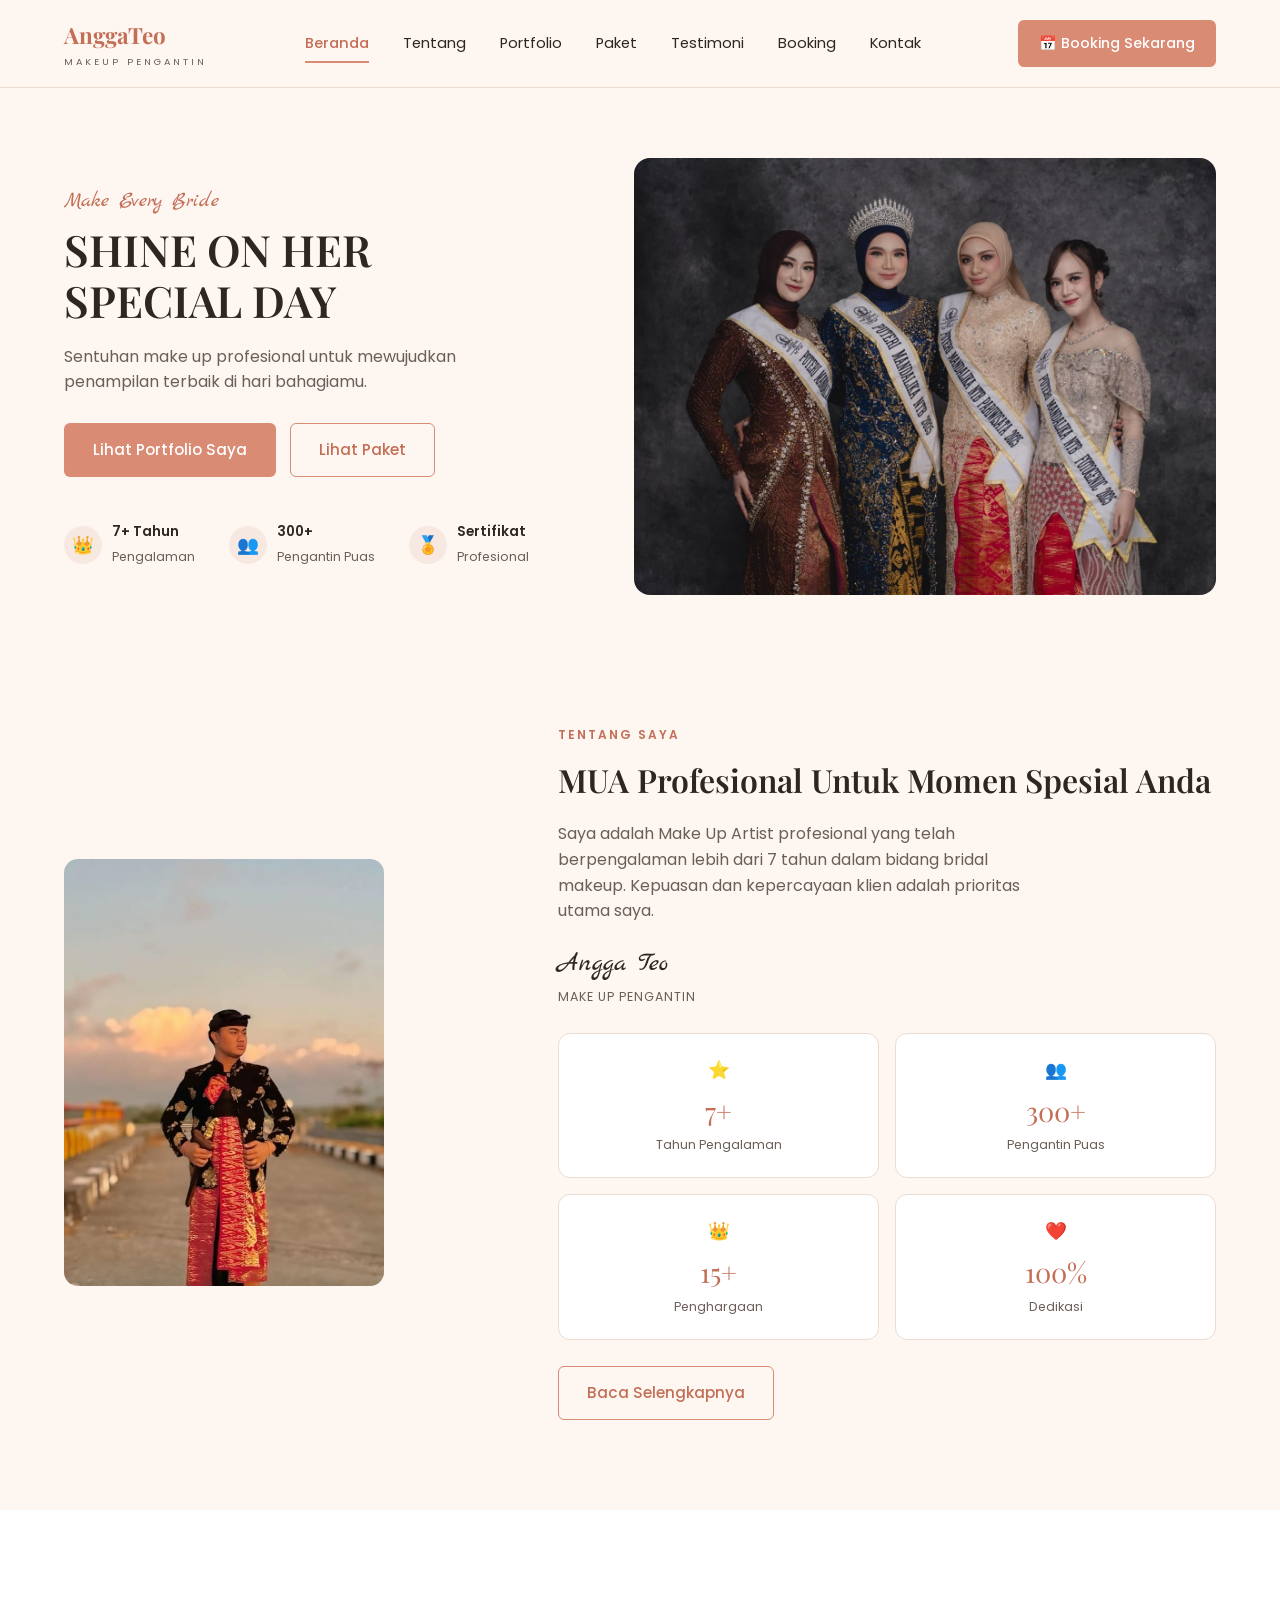
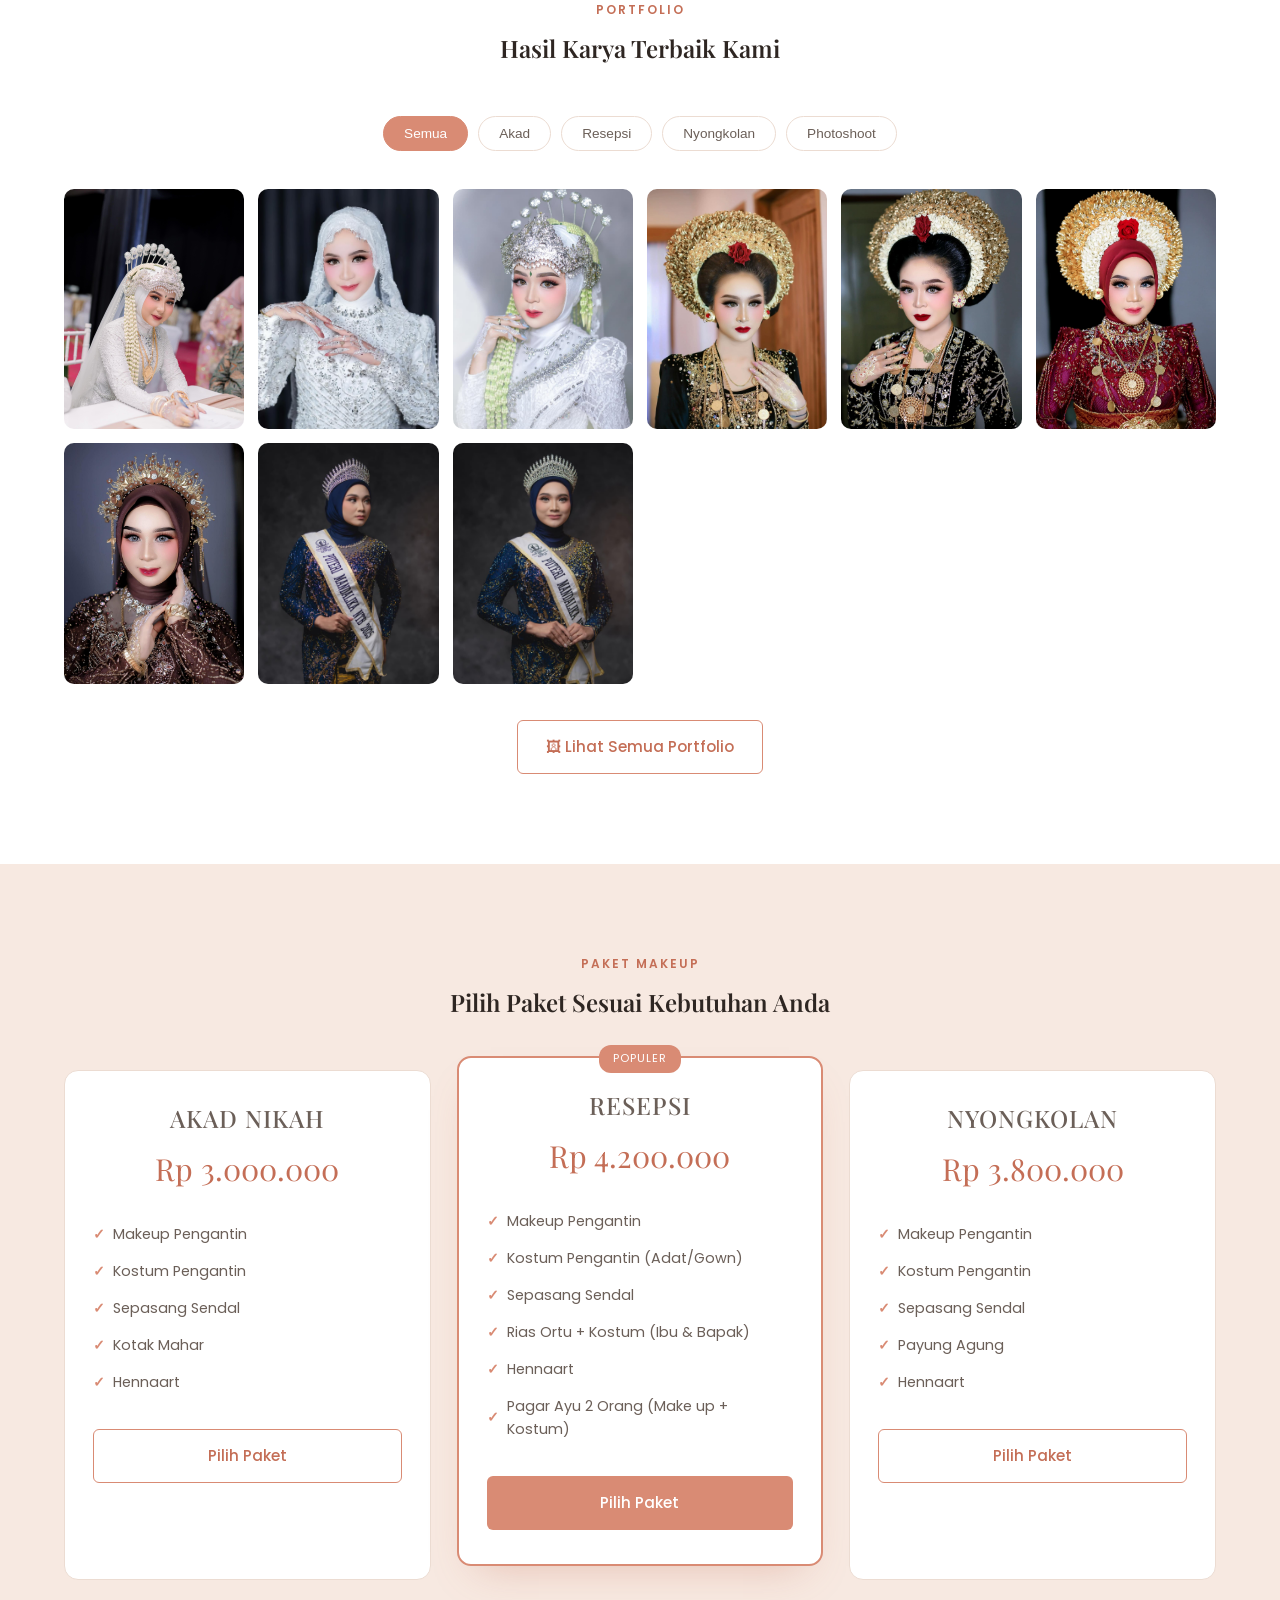
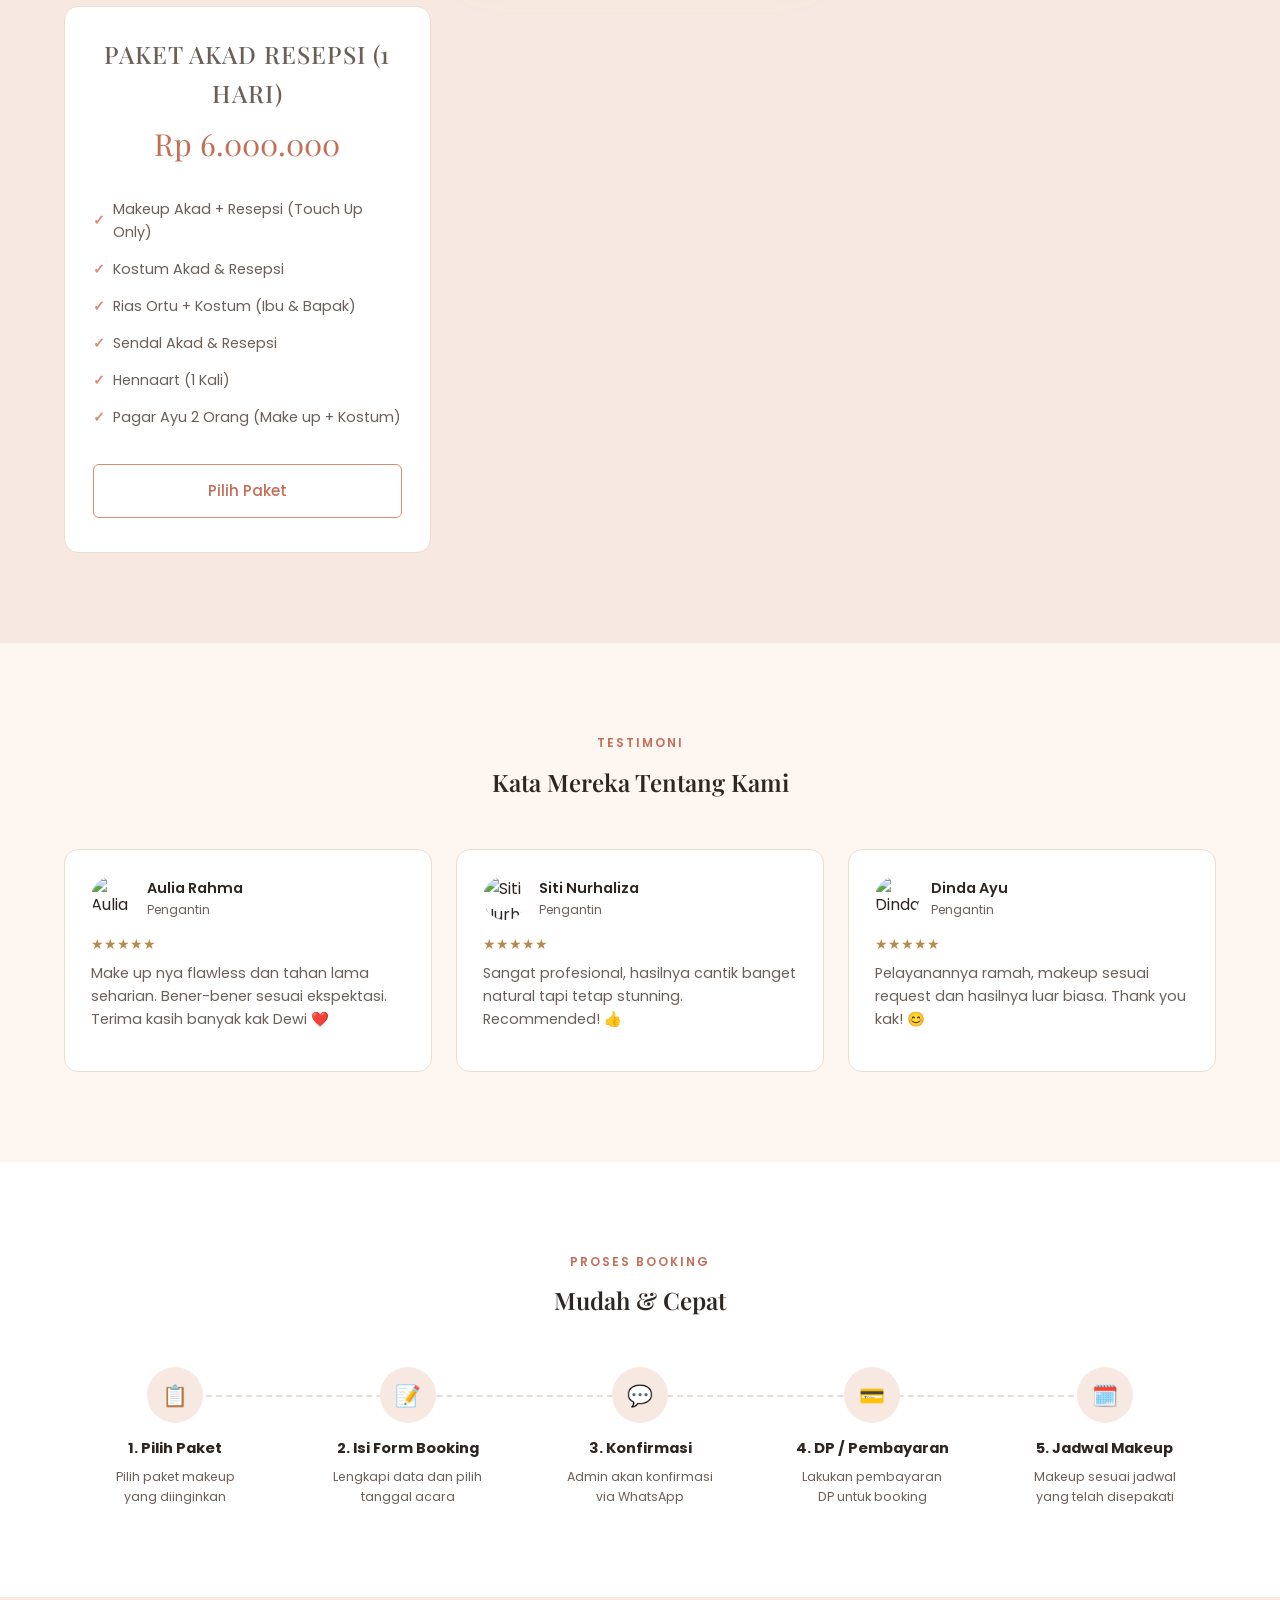
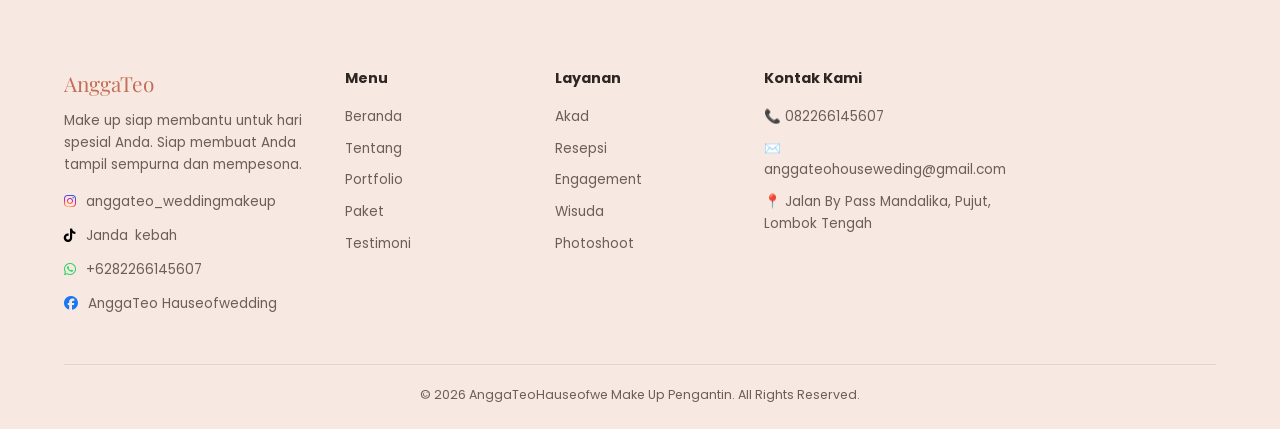
==== commit db88e52d: "update gambar akad1" ====
--- a/index.html
+++ b/index.html
@@ -107,7 +107,7 @@
       <button class="filter" data-cat="photoshoot">Photoshoot</button>
     </div>
     <div class="gallery">
-      <div class="gallery-item" data-cat="akad"><img src="img/Akad1.jpg" alt="Karya makeup akad"></div>
+      <div class="gallery-item" data-cat="akad"><img src="img/akad1.jpg" alt="Karya makeup akad"></div>
       <div class="gallery-item" data-cat="akad"><img src="img/akad2.jpg" alt="Karya makeup akad"></div>
       <div class="gallery-item" data-cat="akad"><img src="img/akad3.jpg" alt="Karya makeup akad"></div>
       <div class="gallery-item" data-cat="Nyongkolan"><img src="img/nyongkolan1.jpeg" alt="Karya makeup hijab wisuda"></div>
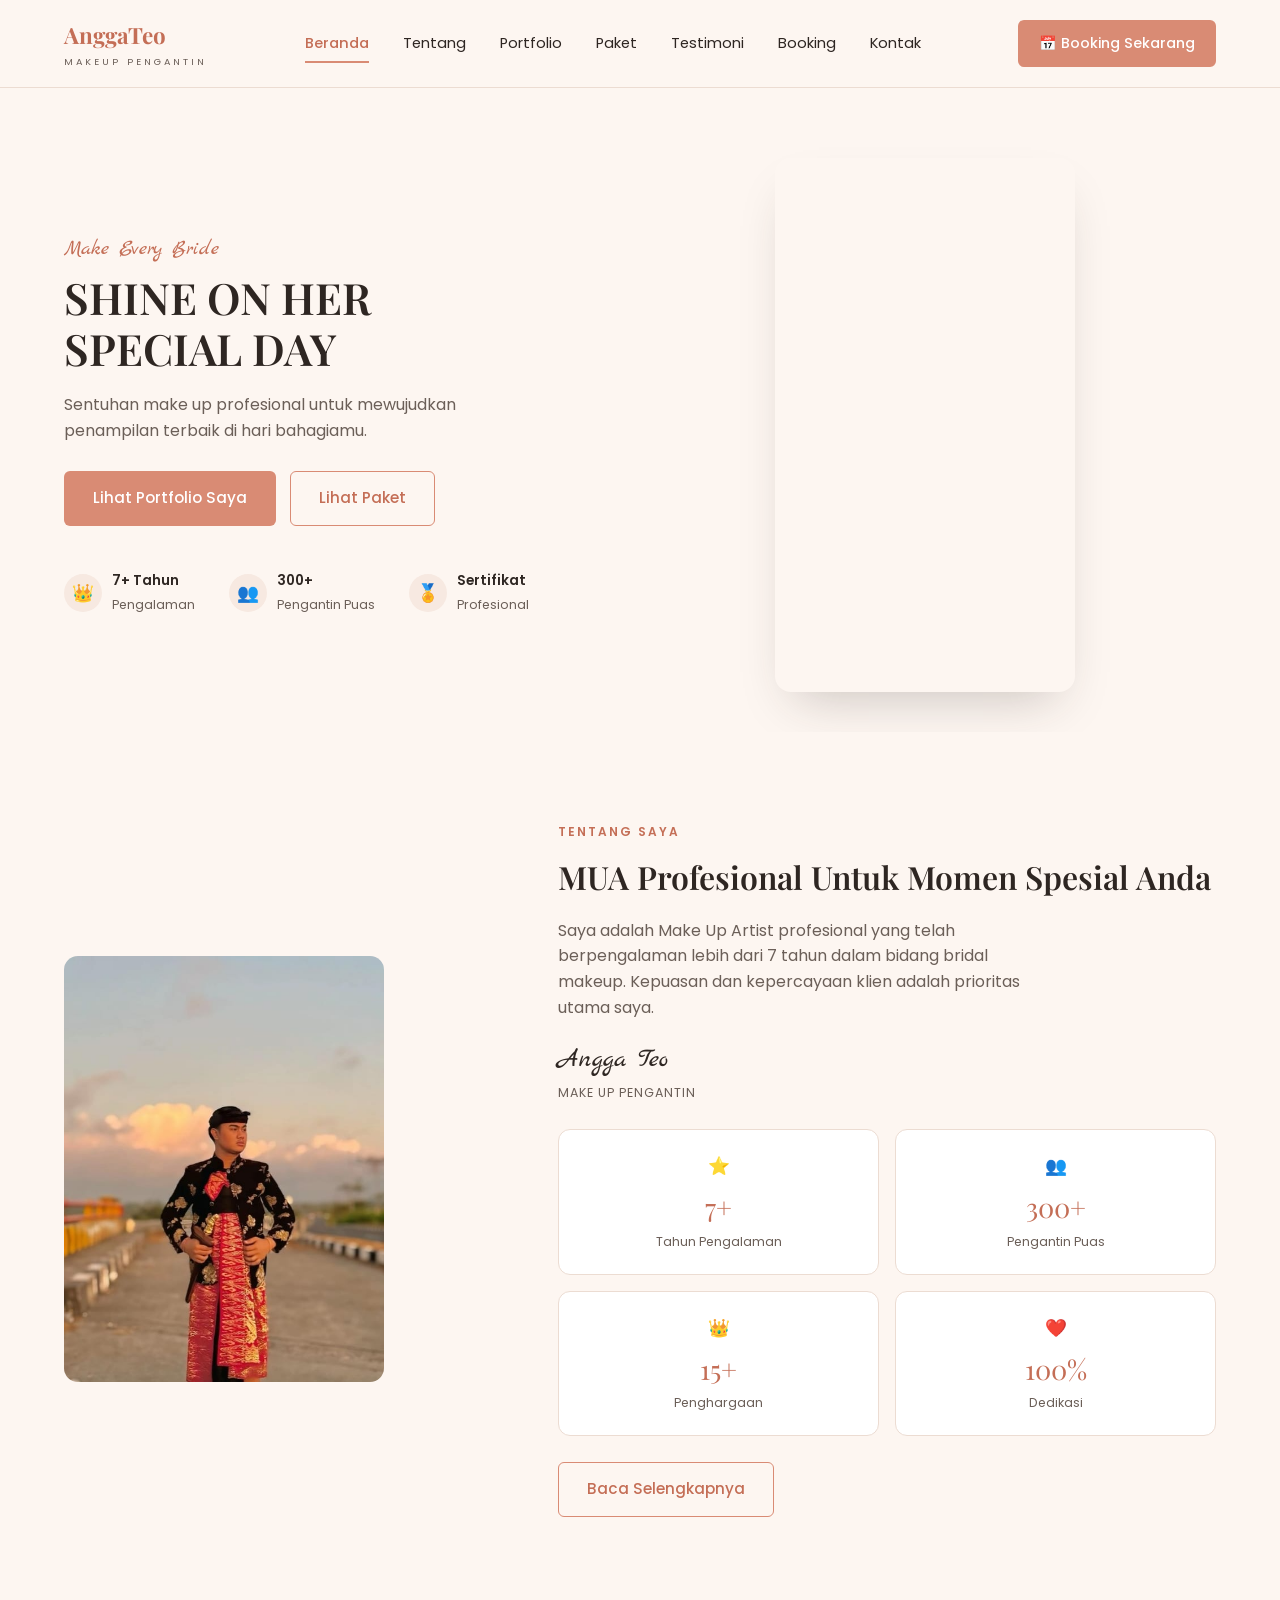
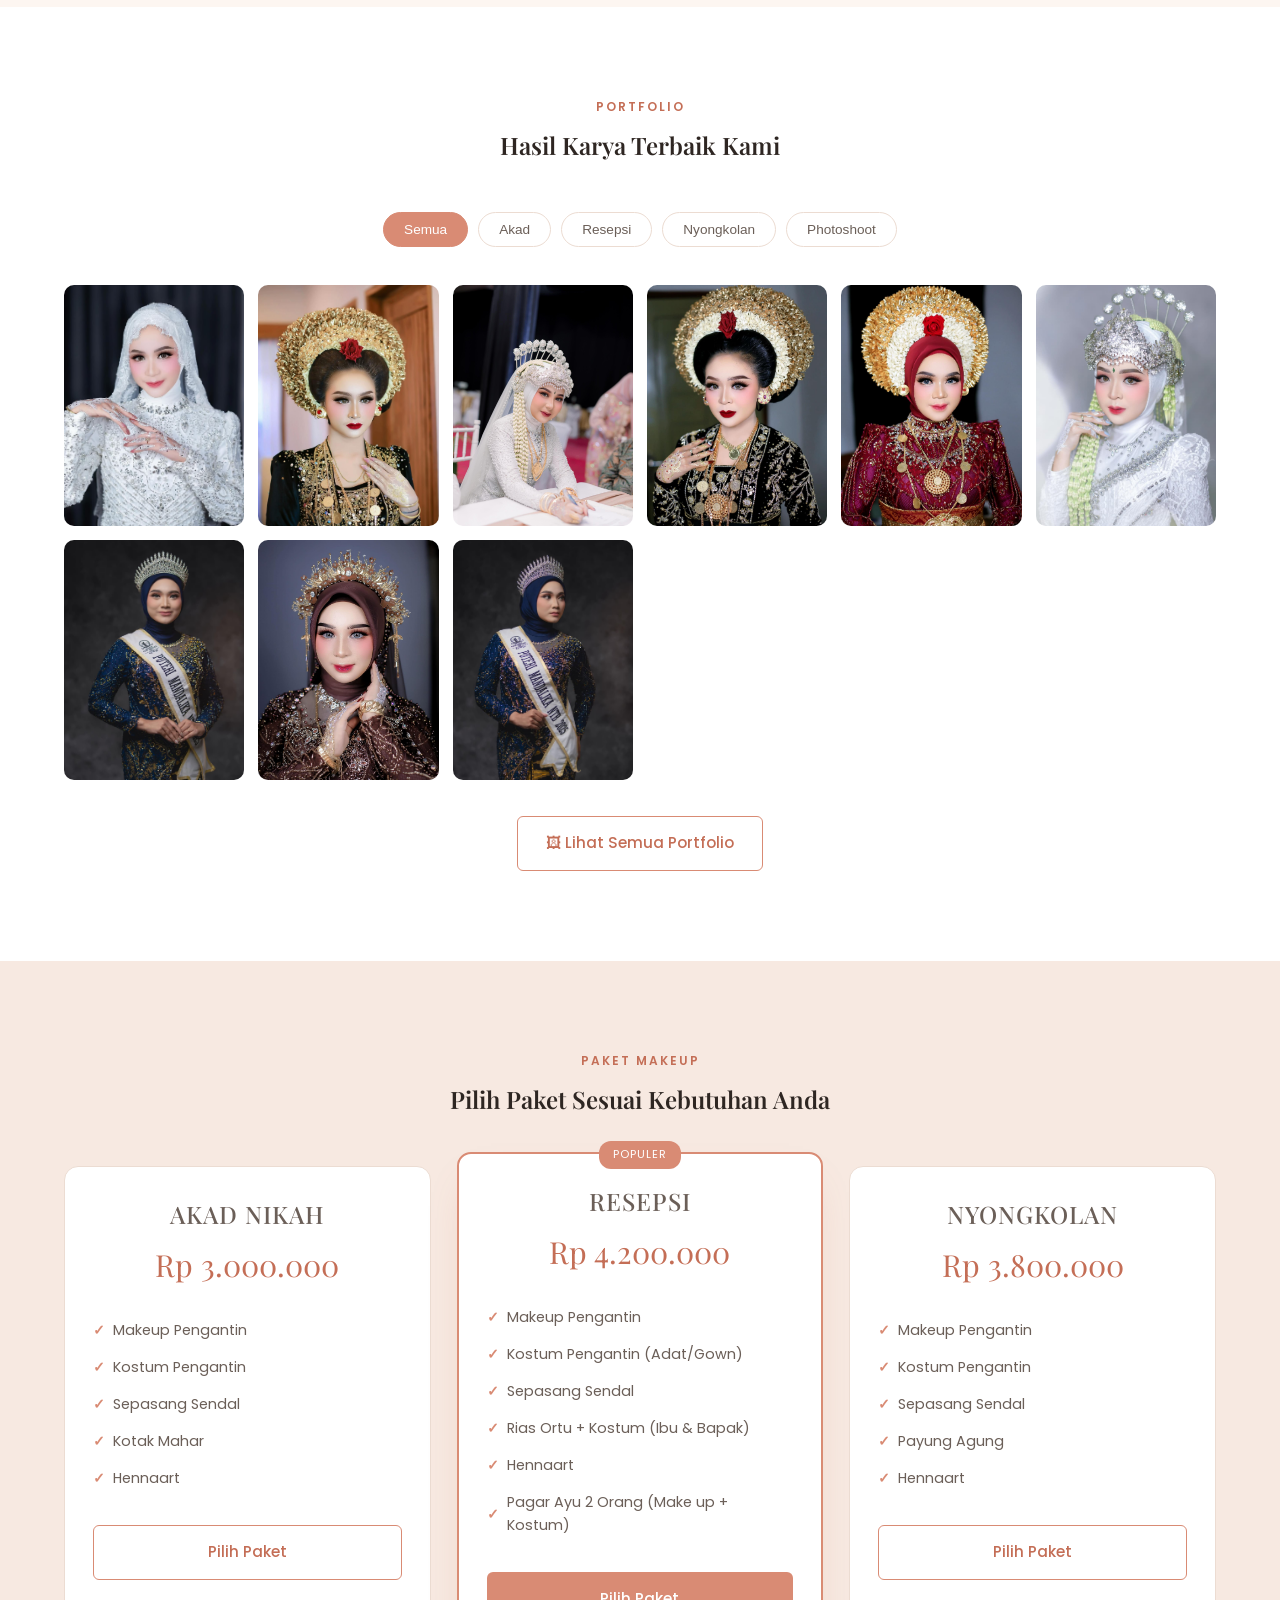
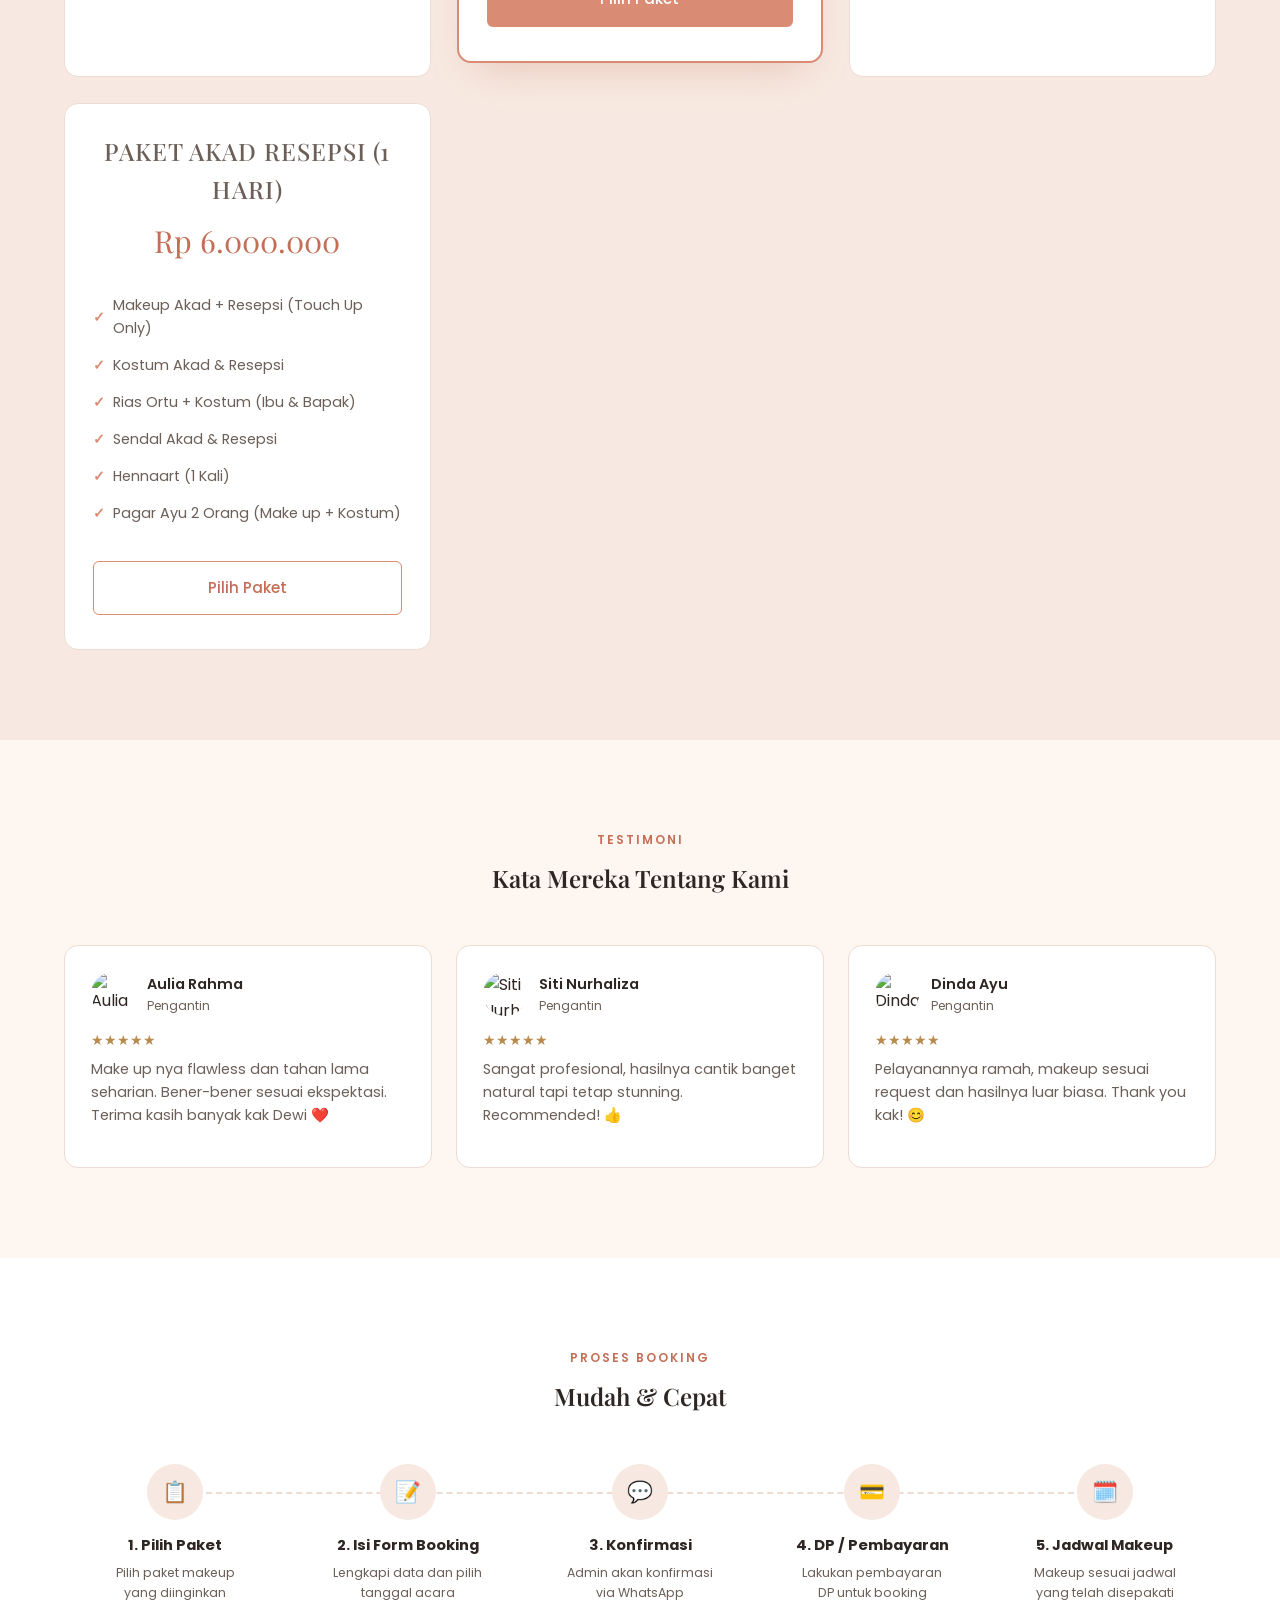
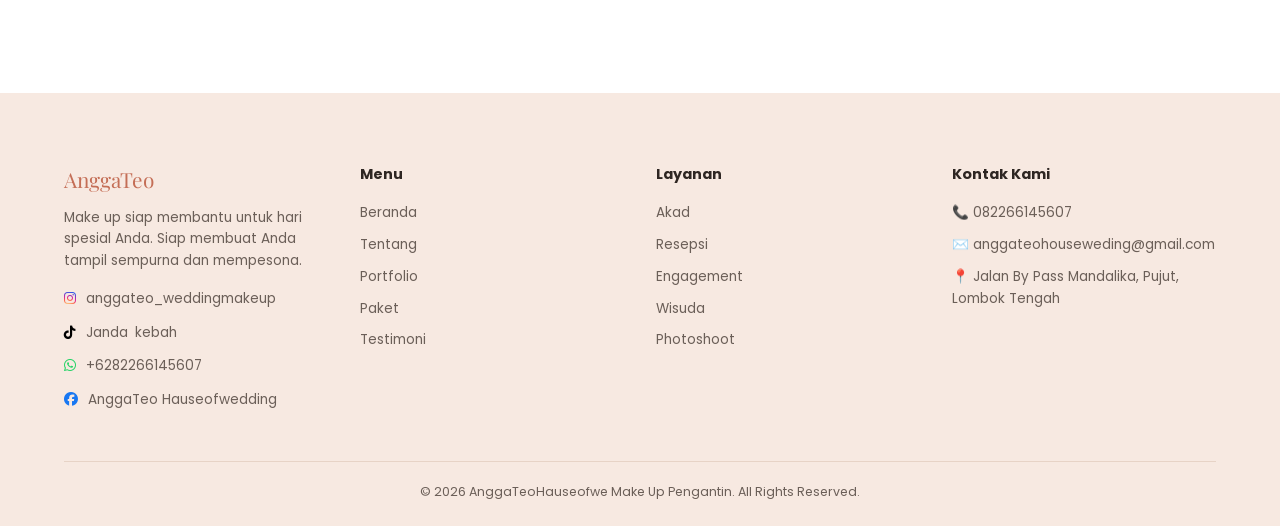
==== commit c21f1e6e: "update pp utama" ====
--- a/index.html
+++ b/index.html
@@ -66,8 +66,11 @@
       </div>
     </div>
     <div class="hero-img">
-      <img src="img/pputama.png" alt="Pengantin dengan makeup profesional">
-    </div>
+  <video autoplay muted loop playsinline poster="">
+    <source src="img/videoutama1.mp4" type="video/mp4">
+    Browser Anda tidak mendukung tag video.
+  </video>
+</div>
   </div>
 </section>
 
@@ -107,15 +110,15 @@
       <button class="filter" data-cat="photoshoot">Photoshoot</button>
     </div>
     <div class="gallery">
-      <div class="gallery-item" data-cat="akad"><img src="img/akad1.jpg" alt="Karya makeup akad"></div>
       <div class="gallery-item" data-cat="akad"><img src="img/akad2.jpg" alt="Karya makeup akad"></div>
-      <div class="gallery-item" data-cat="akad"><img src="img/akad3.jpg" alt="Karya makeup akad"></div>
       <div class="gallery-item" data-cat="Nyongkolan"><img src="img/nyongkolan1.jpeg" alt="Karya makeup hijab wisuda"></div>
+      <div class="gallery-item" data-cat="akad"><img src="img/akadbaru1.jpg" alt="Karya makeup akad"></div>
       <div class="gallery-item" data-cat="Nyongkolan"><img src="img/nyongkolan2.jpg" alt="Karya makeup hijab wisuda"></div>
       <div class="gallery-item" data-cat="resepsi"><img src="img/resepsi1.png" alt="Karya makeup resepsi"></div>
+      <div class="gallery-item" data-cat="akad"><img src="img/akad3.jpg" alt="Karya makeup akad"></div>
+      <div class="gallery-item" data-cat="photoshoot"><img src="img/photoshoot2.jpg" alt="Karya makeup photoshoot"></div>
       <div class="gallery-item" data-cat="resepsi"><img src="img/resepsi2.jpg" alt="Karya makeup resepsi"></div>
       <div class="gallery-item" data-cat="photoshoot"><img src="img/photoshoot.jpg" alt="Karya makeup photoshoot"></div>
-      <div class="gallery-item" data-cat="photoshoot"><img src="img/photoshoot2.jpg" alt="Karya makeup photoshoot"></div>
     </div>
     <div class="portfolio-cta"><a href="portfolio.html" class="btn btn-outline">🖼 Lihat Semua Portfolio</a></div>
   </div>
--- a/styles.css
+++ b/styles.css
@@ -78,24 +78,20 @@
 .mobile-panel a.active{color:var(--rose-deep);font-weight:500;}
 .mobile-panel .btn{margin:16px 24px;justify-content:center;}
 
-/* social-icons */
+/* social-icons (legacy, kept for icon color reference if you use Font Awesome elsewhere) */
 .social {
     display: flex;
     gap: 20px;
 }
-
 .social a {
     color: white;
     font-size: 30px;
     transition: 0.3s;
 }
-
 .social a:hover {
     color: #00bfff;
     transform: scale(1.2);
 }
-
-/* Instagram (Gradient) */
 .fa-instagram {
     background: radial-gradient(
         circle at 30% 107%,
@@ -109,20 +105,9 @@
     background-clip: text;
     color: transparent;
 }
-/* WhatsApp */
-.fa-whatsapp {
-    color: #25D366;
-}
-
-/* TikTok */
-.fa-tiktok {
-    color: #000000; /* Hitam */
-}
-
-/* Facebook */
-.fa-facebook {
-    color: #1877F2;
-}
+.fa-whatsapp { color: #25D366; }
+.fa-tiktok { color: #000000; }
+.fa-facebook { color: #1877F2; }
 
 /* HERO */
 .hero{position:relative;overflow:hidden;padding:70px 0 40px;}
@@ -138,9 +123,21 @@
 }
 .hero-stat strong{display:block;font-size:.85rem;font-weight:600;}
 .hero-stat span{font-size:.78rem;color:var(--ink-soft);}
-.hero-img{position:relative;border-radius:16px;overflow:hidden;aspect-ratio:4/3;}
-.hero-img img{width:100%;height:100%;object-fit:cover;}
-
+.hero-img{
+  position:relative;
+  border-radius:16px;
+  overflow:hidden;
+  aspect-ratio:9/16;
+  max-width:380px;
+  margin:0 auto;
+  box-shadow:0 24px 48px -20px rgba(46,38,34,.25);
+}
+.hero-img video,
+.hero-img img{
+  width:100%;
+  height:100%;
+  object-fit:cover;
+}
 /* ABOUT */
 .about{padding:90px 0;}
 .about .wrap{display:grid;grid-template-columns:.8fr 1.2fr;gap:56px;align-items:center;}
@@ -159,6 +156,60 @@
 .stat-card .lbl{font-size:.78rem;color:var(--ink-soft);margin-top:2px;}
 .stat-card .glyph{font-size:1.1rem;color:var(--gold);margin-bottom:6px;}
 
+/* CONTACT PAGE: info cards grid (phone / email / address) */
+.contact-info-grid{
+  display:grid;
+  grid-template-columns:repeat(3,1fr);
+  gap:16px;
+}
+.contact-info-grid .stat-card .lbl{
+  font-size:.9rem;
+  margin-top:6px;
+  line-height:1.5;
+}
+@media(max-width:700px){
+  .contact-info-grid{grid-template-columns:1fr;}
+}
+
+/* CONTACT PAGE: "Lihat Juga Media Sosial Kami" pill row */
+.contact-social-section{margin-top:56px;text-align:center;}
+.contact-social-title{
+  font-size:1.25rem;
+  margin-bottom:22px;
+}
+.contact-socials{
+  display:flex;
+  flex-wrap:wrap;
+  justify-content:center;
+  gap:14px;
+  max-width:680px;
+  margin:0 auto;
+}
+.contact-social-item{
+  display:flex;
+  align-items:center;
+  gap:10px;
+  background:var(--white);
+  border:1px solid var(--line);
+  border-radius:30px;
+  padding:12px 20px;
+  font-size:.85rem;
+  color:var(--ink);
+  transition:.25s;
+}
+.contact-social-item:hover{
+  border-color:var(--rose);
+  color:var(--rose-deep);
+  transform:translateY(-2px);
+}
+.contact-social-icon{
+  width:30px;height:30px;border-radius:50%;background:var(--cream-deep);
+  display:flex;align-items:center;justify-content:center;font-size:1rem;flex-shrink:0;
+}
+@media(max-width:520px){
+  .contact-social-item{width:100%;}
+}
+
 /* PORTFOLIO */
 .portfolio{padding:90px 0;background:var(--white);}
 .filters{display:flex;justify-content:center;gap:10px;margin-bottom:38px;flex-wrap:wrap;}
@@ -235,7 +286,20 @@
 
 /* FOOTER */
 footer{background:var(--cream-deep);padding:70px 0 24px;}
-.footer-grid{display:grid;grid-template-columns:1.4fr 1fr 1fr 1.2fr 1fr;gap:30px;margin-bottom:50px;}
+
+/* footer columns use flex + space-between so remaining columns stretch
+   to fill the row and there's no dead space on the right, no matter
+   how many columns you keep (4 or 5) — applies at every screen size */
+.footer-grid{
+  display:flex;
+  flex-wrap:wrap;
+  justify-content:space-between;
+  gap:32px;
+  margin-bottom:50px;
+}
+.footer-grid > div{
+  flex:1 1 180px;
+}
 .footer-grid h5{font-size:.9rem;margin-bottom:16px;}
 .footer-grid p{font-size:.85rem;color:var(--ink-soft);}
 .footer-grid ul{list-style:none;}
@@ -244,6 +308,8 @@
 .foot-logo{font-family:'Playfair Display',serif;color:var(--rose-deep);font-size:1.3rem;margin-bottom:10px;}
 .insta-grid{display:grid;grid-template-columns:repeat(3,1fr);gap:6px;}
 .insta-grid img{border-radius:6px;aspect-ratio:1/1;object-fit:cover;}
+
+/* social icons WITH label text next to each icon (footer) */
 .socials{
   display:flex;
   flex-direction:column;
@@ -267,6 +333,7 @@
   width:32px;height:32px;border-radius:50%;background:var(--white);
   display:flex;align-items:center;justify-content:center;font-size:.85rem;flex-shrink:0;
 }
+
 .foot-bottom{
   border-top:1px solid #e7d3c6;padding-top:20px;text-align:center;
   font-size:.78rem;color:var(--ink-soft);
@@ -278,16 +345,7 @@
   .gallery{grid-template-columns:repeat(3,1fr);}
   .pricing-grid,.test-grid{grid-template-columns:1fr;}
   .price-card.popular{transform:none;}
-  .footer-grid{
-  display:flex;
-  flex-wrap:wrap;
-  justify-content:space-between;
-  gap:40px;
-  margin-bottom:50px;
-}
-.footer-grid > div{
-  flex:1 1 180px;
-}
+  .footer-grid > div{flex:1 1 40%;}
   .nav-links{display:none;}
   .nav-cta{display:none;}
   .burger{display:flex;}
@@ -321,14 +379,7 @@
   .step{flex:1 1 100%;display:flex;align-items:center;gap:14px;text-align:left;}
   .step .circle{margin:0;flex-shrink:0;}
   .step p{max-width:none;}
-  .footer-grid{
-  display:flex;
-  flex-wrap:wrap;
-  justify-content:space-between;
-  gap:40px;
-  margin-bottom:50px;
-}
-.footer-grid > div{
-  flex:1 1 180px;
-}
-}
+  .footer-grid{gap:28px;}
+  .footer-grid > div{flex:1 1 100%;}
+  .contact-social-item{font-size:.82rem;padding:11px 16px;}
+}
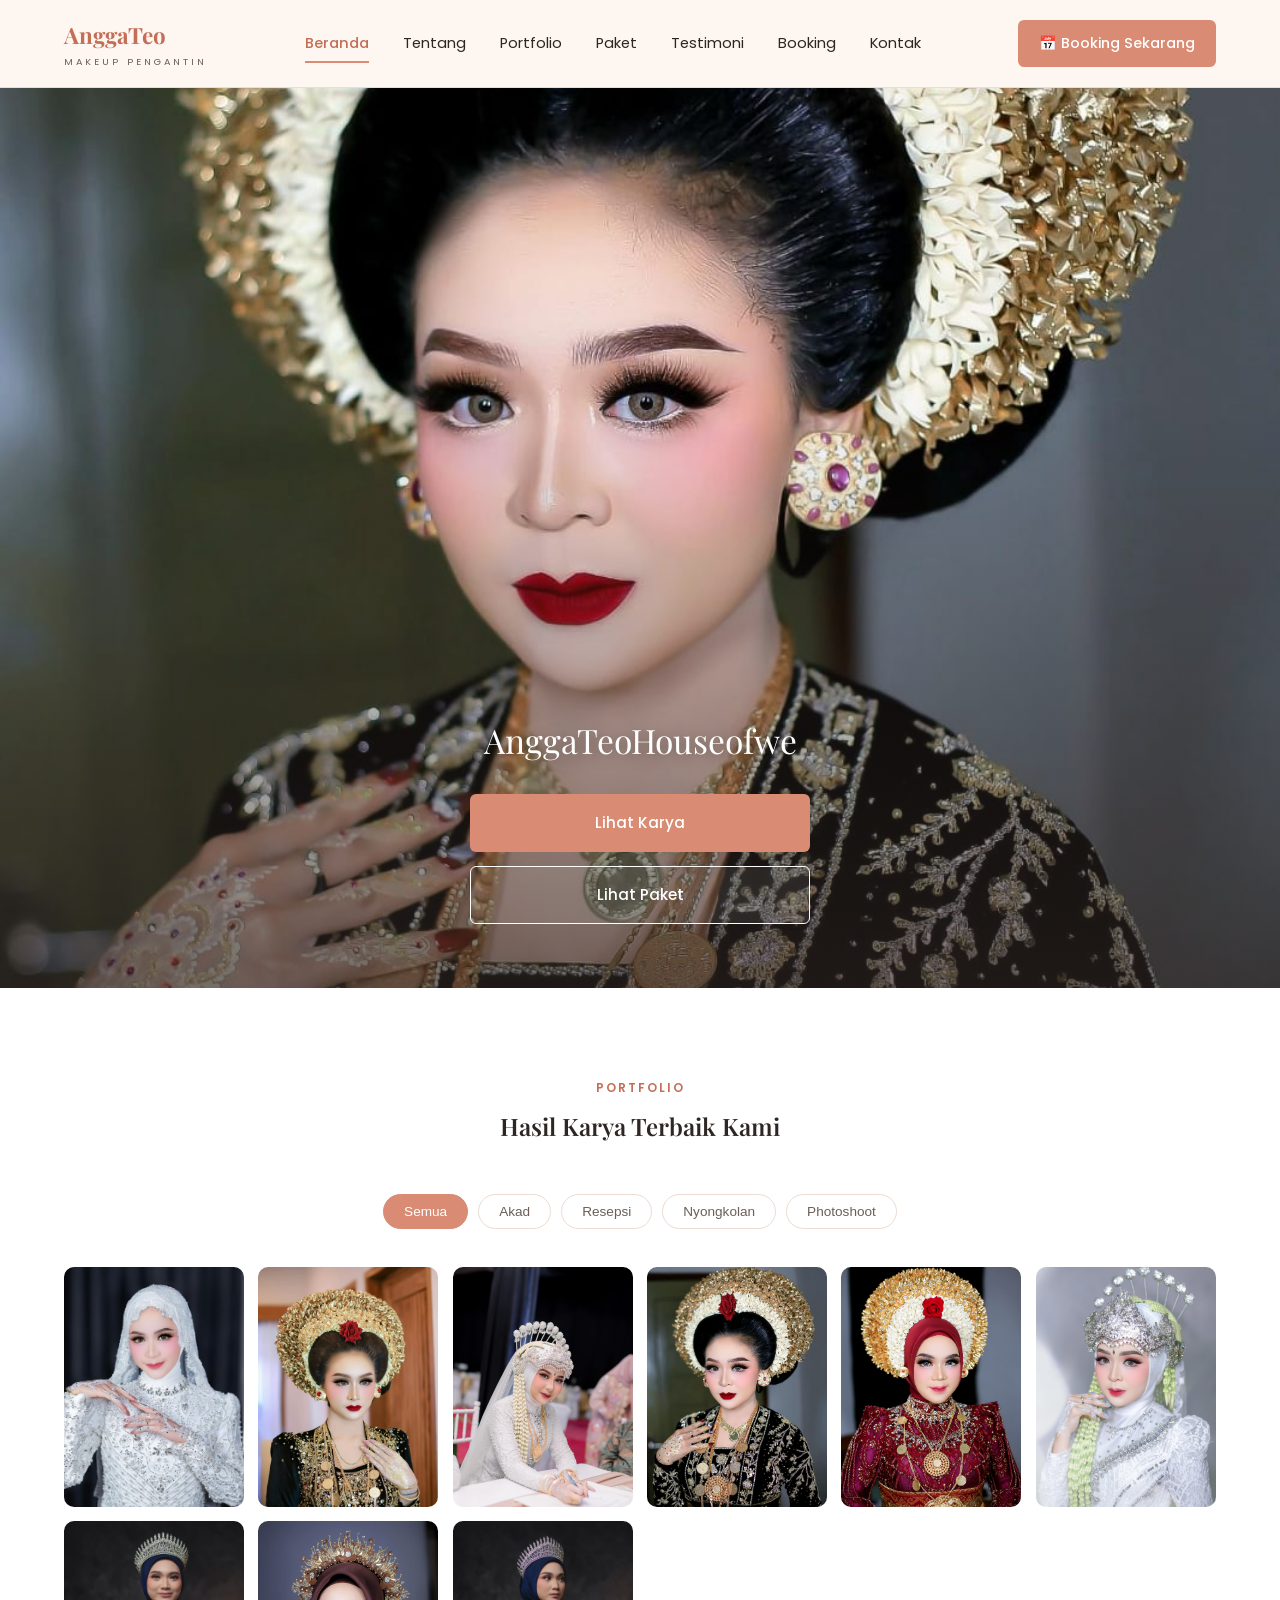
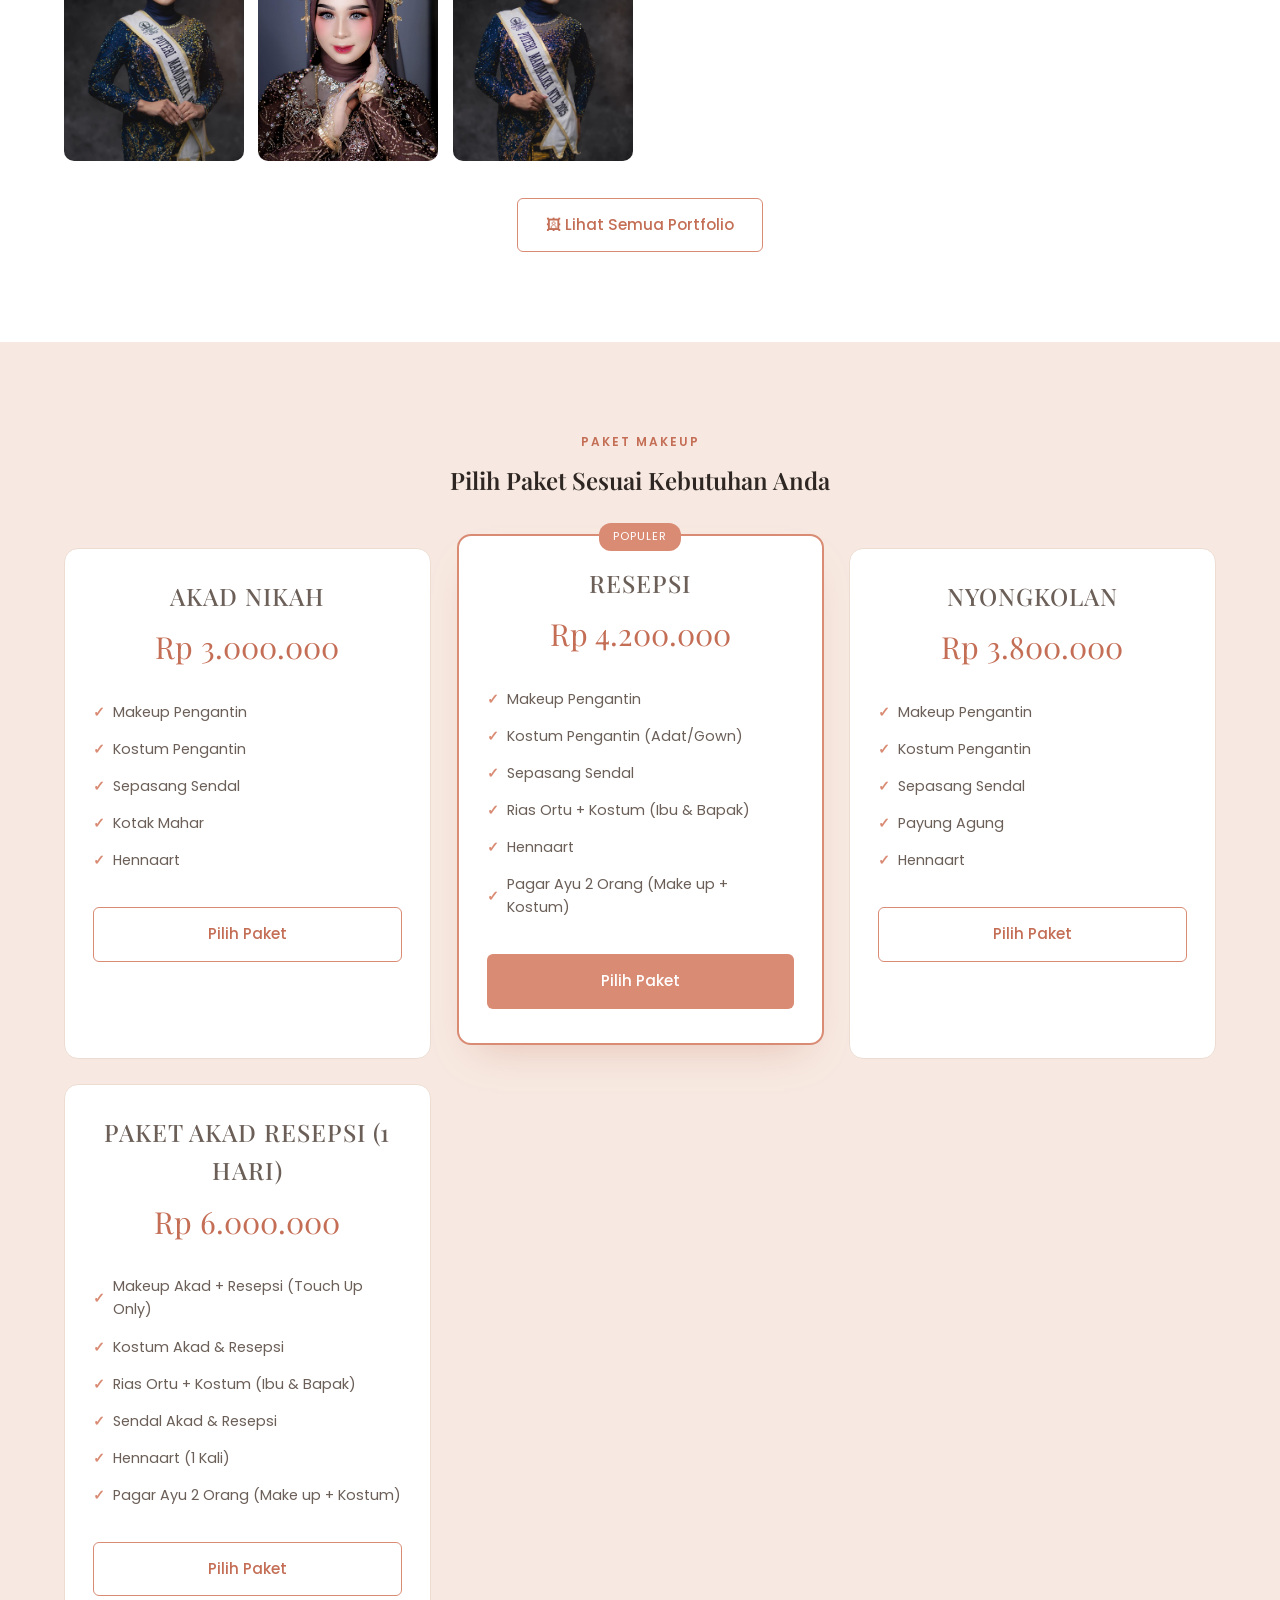
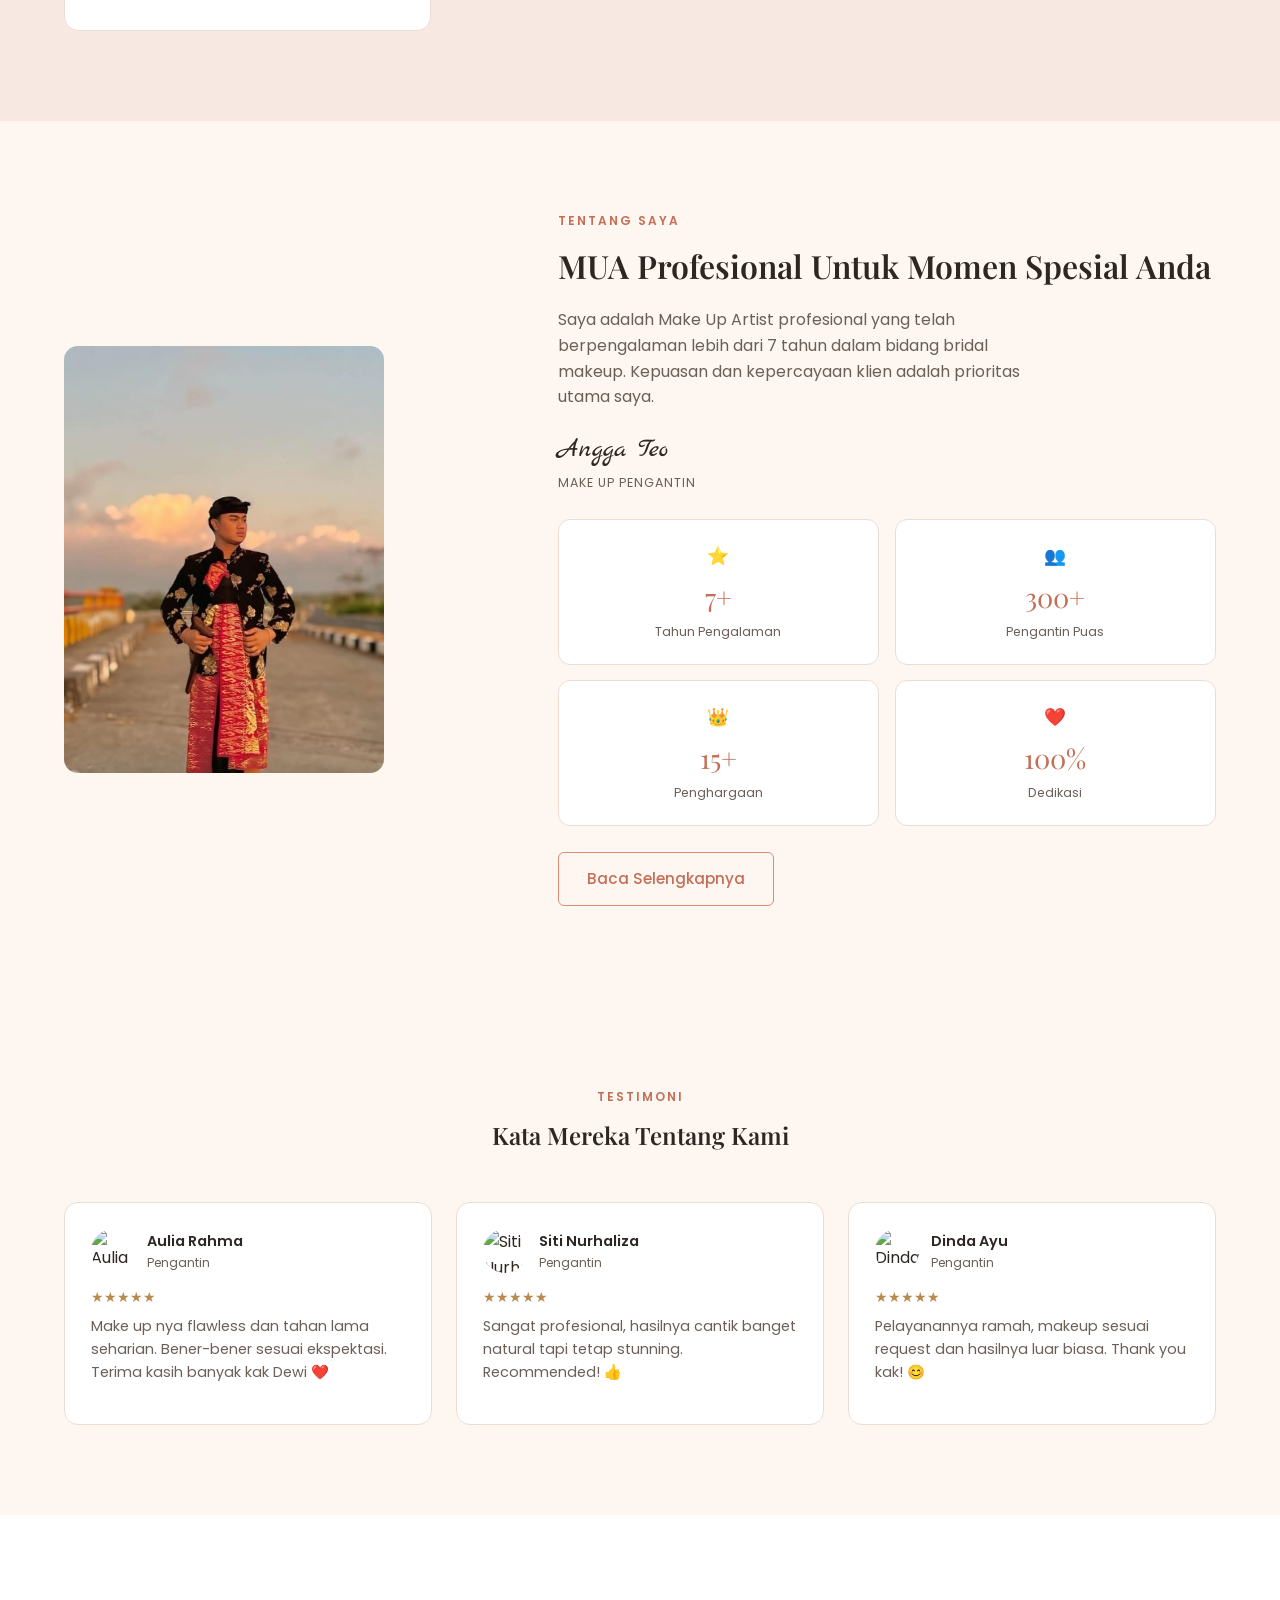
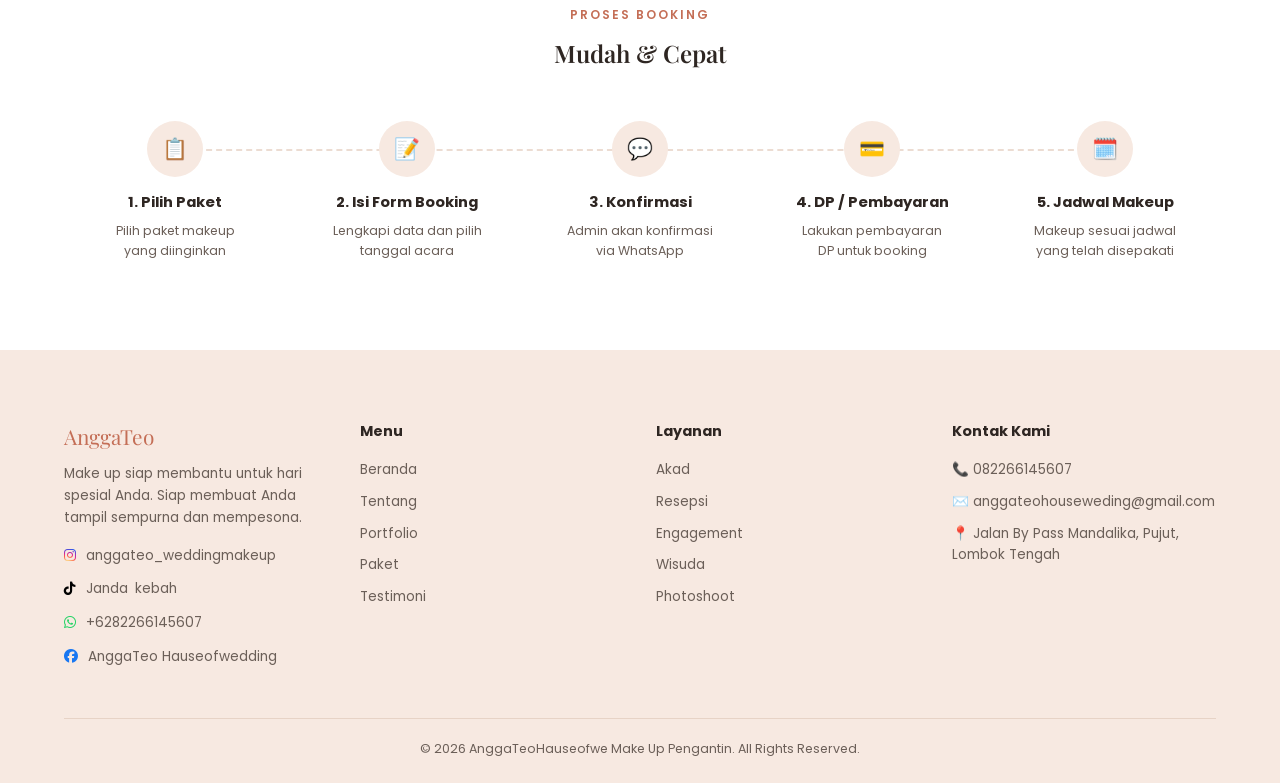
==== commit 3c81932d: "update pp video utama" ====
--- a/index.html
+++ b/index.html
@@ -7,7 +7,7 @@
 <link rel="preconnect" href="https://fonts.googleapis.com">
 <link rel="stylesheet" href="https://cdnjs.cloudflare.com/ajax/libs/font-awesome/6.7.2/css/all.min.css">
 <link href="https://fonts.googleapis.com/css2?family=Playfair+Display:wght@500;600;700&family=Poppins:wght@300;400;500;600&family=Marck+Script&display=swap" rel="stylesheet">
-<link rel="stylesheet" href="styles.css">
+<link rel="stylesheet" href="styles.css?v=2">
 </head>
 <body>
 <div class="page-transition-overlay"></div>
@@ -40,37 +40,91 @@
   </nav>
 </header>
 
-<section class="hero">
-  <div class="wrap">
-    <div class="hero-copy">
-      <div class="script">Make Every Bride</div>
-      <h1>SHINE ON HER<br>SPECIAL DAY</h1>
-      <p>Sentuhan make up profesional untuk mewujudkan penampilan terbaik di hari bahagiamu.</p>
-      <div class="hero-btns">
-        <a href="portfolio.html" class="btn btn-primary">Lihat Portfolio Saya</a>
-        <a href="paket.html" target="_blank" rel="noopener" class="btn btn-outline">Lihat Paket </a>
-      </div>
-      <div class="hero-stats">
-        <div class="hero-stat">
-          <div class="icon">👑</div>
-          <div><strong>7+ Tahun</strong><span>Pengalaman</span></div>
-        </div>
-        <div class="hero-stat">
-          <div class="icon">👥</div>
-          <div><strong>300+</strong><span>Pengantin Puas</span></div>
-        </div>
-        <div class="hero-stat">
-          <div class="icon">🏅</div>
-          <div><strong>Sertifikat</strong><span>Profesional</span></div>
-        </div>
-      </div>
-    </div>
-    <div class="hero-img">
-  <video autoplay muted loop playsinline poster="">
+<section class="hero-full">
+  <video autoplay muted loop playsinline poster="img/nyongkolan2.jpg">
     <source src="img/videoutama1.mp4" type="video/mp4">
     Browser Anda tidak mendukung tag video.
   </video>
-</div>
+  <div class="hero-full-content">
+    <div class="hero-full-title">AnggaTeoHouseofwe</div>
+    <div class="hero-full-btns">
+      <a href="portfolio.html" class="btn btn-primary">Lihat Karya</a>
+      <a href="paket.html" class="btn btn-outline btn-on-dark">Lihat Paket</a>
+    </div>
+  </div>
+</section>
+
+<section class="portfolio" id="portfolio-section">
+  <div class="wrap">
+    <div class="section-head">
+      <div class="eyebrow">Portfolio</div>
+      <h2>Hasil Karya Terbaik Kami</h2>
+    </div>
+    <div class="filters">
+      <button class="filter active" data-cat="semua">Semua</button>
+      <button class="filter" data-cat="akad">Akad</button>
+      <button class="filter" data-cat="resepsi">Resepsi</button>
+      <button class="filter" data-cat="Nyongkolan">Nyongkolan</button>
+      <button class="filter" data-cat="photoshoot">Photoshoot</button>
+    </div>
+    <div class="gallery">
+      <div class="gallery-item" data-cat="akad"><img src="img/akad2.jpg" alt="Karya makeup akad"></div>
+      <div class="gallery-item" data-cat="Nyongkolan"><img src="img/nyongkolan1.jpeg" alt="Karya makeup hijab wisuda"></div>
+      <div class="gallery-item" data-cat="akad"><img src="img/akadbaru1.jpg" alt="Karya makeup akad"></div>
+      <div class="gallery-item" data-cat="Nyongkolan"><img src="img/nyongkolan2.jpg" alt="Karya makeup hijab wisuda"></div>
+      <div class="gallery-item" data-cat="resepsi"><img src="img/resepsi1.png" alt="Karya makeup resepsi"></div>
+      <div class="gallery-item" data-cat="akad"><img src="img/akad3.jpg" alt="Karya makeup akad"></div>
+      <div class="gallery-item" data-cat="photoshoot"><img src="img/photoshoot2.jpg" alt="Karya makeup photoshoot"></div>
+      <div class="gallery-item" data-cat="resepsi"><img src="img/resepsi2.jpg" alt="Karya makeup resepsi"></div>
+      <div class="gallery-item" data-cat="photoshoot"><img src="img/photoshoot.jpg" alt="Karya makeup photoshoot"></div>
+    </div>
+    <div class="portfolio-cta"><a href="portfolio.html" class="btn btn-outline">🖼 Lihat Semua Portfolio</a></div>
+  </div>
+</section>
+
+<section class="pricing" id="paket-section">
+  <div class="wrap">
+    <div class="section-head">
+      <div class="eyebrow">Paket Makeup</div>
+      <h2>Pilih Paket Sesuai Kebutuhan Anda</h2>
+    </div>
+    <div class="pricing-grid">
+      <div class="price-card">
+        <h3>Akad Nikah</h3>
+        <div class="price">Rp 3.000.000</div>
+        <ul class="price-list">
+          <li>Makeup Pengantin</li><li>Kostum Pengantin</li><li>Sepasang Sendal</li><li>Kotak Mahar</li><li>Hennaart</li>
+        </ul>
+        <a href="booking.html?paket=Basic" class="btn btn-outline">Pilih Paket</a>
+      </div>
+      <div class="price-card popular">
+        <div class="badge">POPULER</div>
+        <h3>Resepsi</h3>
+        <div class="price">Rp 4.200.000</div>
+        <ul class="price-list">
+          <li>Makeup Pengantin</li><li>Kostum Pengantin (Adat/Gown)</li><li>Sepasang Sendal</li><li>Rias Ortu + Kostum (Ibu & Bapak)</li><li>Hennaart</li><li>Pagar Ayu 2 Orang (Make up + Kostum)</li>
+        </ul>
+        <a href="booking.html?paket=Premium" class="btn btn-primary">Pilih Paket</a>
+      </div>
+      <div class="price-card">
+        <h3>Nyongkolan</h3>
+        <div class="price">Rp 3.800.000</div>
+        <ul class="price-list">
+          <li>Makeup Pengantin</li><li>Kostum Pengantin</li><li>Sepasang Sendal</li><li>Payung Agung</li><li>Hennaart</li>
+        </ul>
+        </ul>
+        <a href="booking.html?paket=VIP" class="btn btn-outline">Pilih Paket</a>
+      </div>
+      <div class="price-card">
+        <h3>Paket Akad Resepsi (1 Hari) </h3>
+        <div class="price">Rp 6.000.000</div>
+        <ul class="price-list">
+          <li>Makeup Akad + Resepsi (Touch Up Only)</li><li>Kostum Akad & Resepsi</li><li>Rias Ortu + Kostum (Ibu & Bapak)</li><li>Sendal Akad & Resepsi</li><li>Hennaart (1 Kali)</li><li>Pagar Ayu 2 Orang (Make up + Kostum)</li>
+        </ul>
+        </ul>
+        <a href="booking.html?paket=VIP" class="btn btn-outline">Pilih Paket</a>
+      </div>
+    </div>
   </div>
 </section>
 
@@ -96,79 +150,6 @@
   </div>
 </section>
 
-<section class="portfolio" id="portfolio-section">
-  <div class="wrap">
-    <div class="section-head">
-      <div class="eyebrow">Portfolio</div>
-      <h2>Hasil Karya Terbaik Kami</h2>
-    </div>
-    <div class="filters">
-      <button class="filter active" data-cat="semua">Semua</button>
-      <button class="filter" data-cat="akad">Akad</button>
-      <button class="filter" data-cat="resepsi">Resepsi</button>
-      <button class="filter" data-cat="Nyongkolan">Nyongkolan</button>
-      <button class="filter" data-cat="photoshoot">Photoshoot</button>
-    </div>
-    <div class="gallery">
-      <div class="gallery-item" data-cat="akad"><img src="img/akad2.jpg" alt="Karya makeup akad"></div>
-      <div class="gallery-item" data-cat="Nyongkolan"><img src="img/nyongkolan1.jpeg" alt="Karya makeup hijab wisuda"></div>
-      <div class="gallery-item" data-cat="akad"><img src="img/akadbaru1.jpg" alt="Karya makeup akad"></div>
-      <div class="gallery-item" data-cat="Nyongkolan"><img src="img/nyongkolan2.jpg" alt="Karya makeup hijab wisuda"></div>
-      <div class="gallery-item" data-cat="resepsi"><img src="img/resepsi1.png" alt="Karya makeup resepsi"></div>
-      <div class="gallery-item" data-cat="akad"><img src="img/akad3.jpg" alt="Karya makeup akad"></div>
-      <div class="gallery-item" data-cat="photoshoot"><img src="img/photoshoot2.jpg" alt="Karya makeup photoshoot"></div>
-      <div class="gallery-item" data-cat="resepsi"><img src="img/resepsi2.jpg" alt="Karya makeup resepsi"></div>
-      <div class="gallery-item" data-cat="photoshoot"><img src="img/photoshoot.jpg" alt="Karya makeup photoshoot"></div>
-    </div>
-    <div class="portfolio-cta"><a href="portfolio.html" class="btn btn-outline">🖼 Lihat Semua Portfolio</a></div>
-  </div>
-</section>
-
-<section class="pricing" id="paket-section">
-  <div class="wrap">
-    <div class="section-head">
-      <div class="eyebrow">Paket Makeup</div>
-      <h2>Pilih Paket Sesuai Kebutuhan Anda</h2>
-    </div>
-    <div class="pricing-grid">
-      <div class="price-card">
-        <h3>Akad Nikah</h3>
-        <div class="price">Rp 3.000.000</div>
-        <ul class="price-list">
-          <li>Makeup Pengantin</li><li>Kostum Pengantin</li><li>Sepasang Sendal</li><li>Kotak Mahar</li><li>Hennaart</li>
-        </ul>
-        <a href="booking.html?paket=Basic" class="btn btn-outline">Pilih Paket</a>
-      </div>
-      <div class="price-card popular">
-        <div class="badge">POPULER</div>
-        <h3>Resepsi</h3>
-        <div class="price">Rp 4.200.000</div>
-        <ul class="price-list">
-          <li>Makeup Pengantin</li><li>Kostum Pengantin (Adat/Gown)</li><li>Sepasang Sendal</li><li>Rias Ortu + Kostum (Ibu & Bapak)</li><li>Hennaart</li><li>Pagar Ayu 2 Orang (Make up + Kostum)</li>
-        </ul>
-        <a href="booking.html?paket=Premium" class="btn btn-primary">Pilih Paket</a>
-      </div>
-      <div class="price-card">
-        <h3>Nyongkolan</h3>
-        <div class="price">Rp 3.800.000</div>
-        <ul class="price-list">
-          <li>Makeup Pengantin</li><li>Kostum Pengantin</li><li>Sepasang Sendal</li><li>Payung Agung</li><li>Hennaart</li>
-        </ul>
-        </ul>
-        <a href="booking.html?paket=VIP" class="btn btn-outline">Pilih Paket</a>
-      </div>
-      <div class="price-card">
-        <h3>Paket Akad Resepsi (1 Hari) </h3>
-        <div class="price">Rp 6.000.000</div>
-        <ul class="price-list">
-          <li>Makeup Akad + Resepsi (Touch Up Only)</li><li>Kostum Akad & Resepsi</li><li>Rias Ortu + Kostum (Ibu & Bapak)</li><li>Sendal Akad & Resepsi</li><li>Hennaart (1 Kali)</li><li>Pagar Ayu 2 Orang (Make up + Kostum)</li>
-        </ul>
-        </ul>
-        <a href="booking.html?paket=VIP" class="btn btn-outline">Pilih Paket</a>
-      </div>
-    </div>
-  </div>
-</section>
 
 <section class="testimonials" id="testimoni-section">
   <div class="wrap">
@@ -286,6 +267,6 @@
     <div class="foot-bottom">&copy; 2026 AnggaTeoHauseofwe Make Up Pengantin. All Rights Reserved.</div>
   </div>
 </footer>
-<script src="script.js"></script>
+<script src="script.js?v=2"></script>
 </body>
 </html>
--- a/styles.css
+++ b/styles.css
@@ -109,34 +109,73 @@
 .fa-tiktok { color: #000000; }
 .fa-facebook { color: #1877F2; }
 
-/* HERO */
-.hero{position:relative;overflow:hidden;padding:70px 0 40px;}
-.hero .wrap{display:grid;grid-template-columns:1fr 1.1fr;gap:40px;align-items:center;}
-.hero h1{font-size:2.7rem;line-height:1.18;margin:6px 0 18px;}
-.hero p{color:var(--ink-soft);max-width:420px;margin-bottom:28px;}
-.hero-btns{display:flex;gap:14px;margin-bottom:44px;flex-wrap:wrap;}
-.hero-stats{display:flex;gap:34px;flex-wrap:wrap;}
-.hero-stat{display:flex;align-items:center;gap:10px;}
-.hero-stat .icon{
-  width:38px;height:38px;border-radius:50%;background:var(--cream-deep);
-  display:flex;align-items:center;justify-content:center;font-size:1.1rem;color:var(--rose-deep);flex-shrink:0;
-}
-.hero-stat strong{display:block;font-size:.85rem;font-weight:600;}
-.hero-stat span{font-size:.78rem;color:var(--ink-soft);}
-.hero-img{
+
+
+/* HERO FULL-SCREEN VIDEO */
+.hero-full{
   position:relative;
-  border-radius:16px;
+  width:100%;
+  height:100vh;
+  height:100svh; /* pakai satuan viewport yg akurat di HP (address bar naik-turun) */
   overflow:hidden;
-  aspect-ratio:9/16;
-  max-width:380px;
-  margin:0 auto;
-  box-shadow:0 24px 48px -20px rgba(46,38,34,.25);
-}
-.hero-img video,
-.hero-img img{
+}
+.hero-full video{
+  position:absolute;
+  inset:0;
   width:100%;
   height:100%;
   object-fit:cover;
+}
+.hero-full::after{
+  content:"";
+  position:absolute;
+  inset:0;
+  background:linear-gradient(to bottom, rgba(46,38,34,0) 35%, rgba(46,38,34,.65) 100%);
+  pointer-events:none;
+}
+.hero-full-content{
+  position:relative;
+  z-index:2;
+  height:100%;
+  display:flex;
+  flex-direction:column;
+  justify-content:flex-end;
+  align-items:center;
+  text-align:center;
+  padding:0 24px 64px;
+}
+.hero-full-title{
+  font-family:'Playfair Display',serif;
+  font-size:2.1rem;
+  color:#fff;
+  margin-bottom:26px;
+  text-shadow:0 2px 16px rgba(0,0,0,.4);
+}
+.hero-full-btns{
+  display:flex;
+  flex-direction:column;
+  gap:14px;
+  width:100%;
+  max-width:340px;
+}
+.hero-full-btns .btn{
+  width:100%;
+  justify-content:center;
+  padding:16px 28px;
+}
+.btn-on-dark{
+  border-color:#fff;
+  color:#fff;
+  background:rgba(255,255,255,.08);
+  backdrop-filter:blur(4px);
+}
+.btn-on-dark:hover{
+  background:#fff;
+  color:var(--rose-deep);
+}
+
+@media(max-width:520px){
+  .hero-full-title{font-size:1.7rem;}
 }
 /* ABOUT */
 .about{padding:90px 0;}
@@ -232,7 +271,8 @@
   background:var(--white);border-radius:14px;padding:28px 28px 34px;text-align:center;
   border:1px solid var(--line);position:relative;
 }
-.price-card.popular{border:2px solid var(--rose);transform:translateY(-14px);box-shadow:0 20px 40px -20px rgba(196,110,86,.35);}
+.price-card.popular{border:2px solid var(--rose);box-shadow:0 20px 40px -20px rgba(196,110,86,.35);}
+.price-card.popular[data-reveal].is-visible{transform:translateY(-14px);}
 .badge{
   position:absolute;top:-13px;left:50%;transform:translateX(-50%);
   background:var(--rose);color:#fff;font-size:.7rem;padding:5px 14px;border-radius:12px;letter-spacing:1px;z-index:2;
@@ -382,4 +422,38 @@
   .footer-grid{gap:28px;}
   .footer-grid > div{flex:1 1 100%;}
   .contact-social-item{font-size:.82rem;padding:11px 16px;}
+}
+
+/* ================= SCROLL REVEAL ================= */
+[data-reveal]{
+  opacity:0;
+  transform:translateY(30px);
+  transition:opacity .8s cubic-bezier(.16,.84,.44,1), transform .8s cubic-bezier(.16,.84,.44,1);
+  will-change:opacity, transform;
+}
+[data-reveal].is-visible{
+  opacity:1;
+  transform:translateY(0);
+}
+[data-reveal="left"]{transform:translateX(-36px);}
+[data-reveal="left"].is-visible{transform:translateX(0);}
+[data-reveal="right"]{transform:translateX(36px);}
+[data-reveal="right"].is-visible{transform:translateX(0);}
+[data-reveal="zoom"]{transform:scale(.94);}
+[data-reveal="zoom"].is-visible{transform:scale(1);}
+
+@media (prefers-reduced-motion: reduce){
+  [data-reveal]{transition:none !important; opacity:1 !important; transform:none !important;}
+}
+
+/* Hero: judul & tombol fade-in pelan begitu halaman dibuka (bukan pas discroll, karena hero langsung kelihatan) */
+.hero-full-title,.hero-full-btns{
+  opacity:0;
+  animation:heroFadeUp .9s ease forwards;
+}
+.hero-full-title{animation-delay:.15s;}
+.hero-full-btns{animation-delay:.4s;}
+@keyframes heroFadeUp{
+  from{opacity:0; transform:translateY(22px);}
+  to{opacity:1; transform:translateY(0);}
 }
